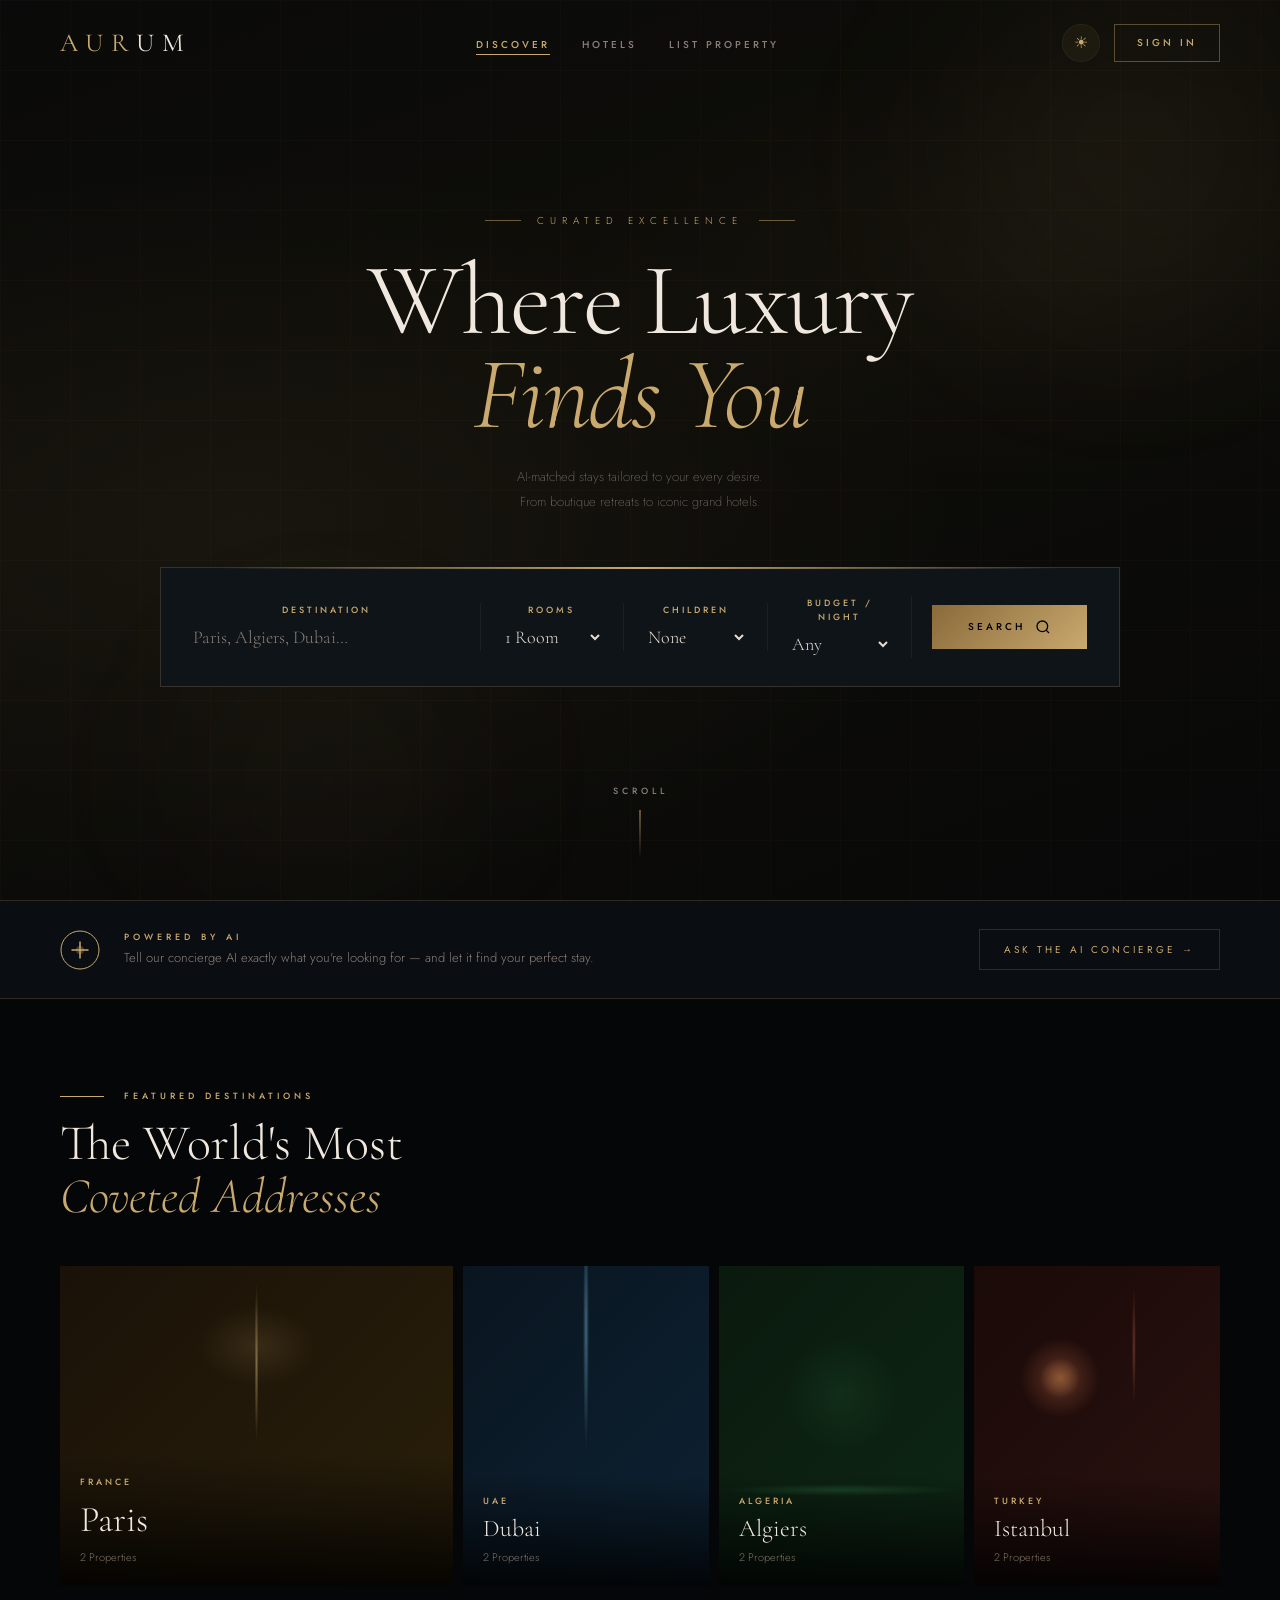
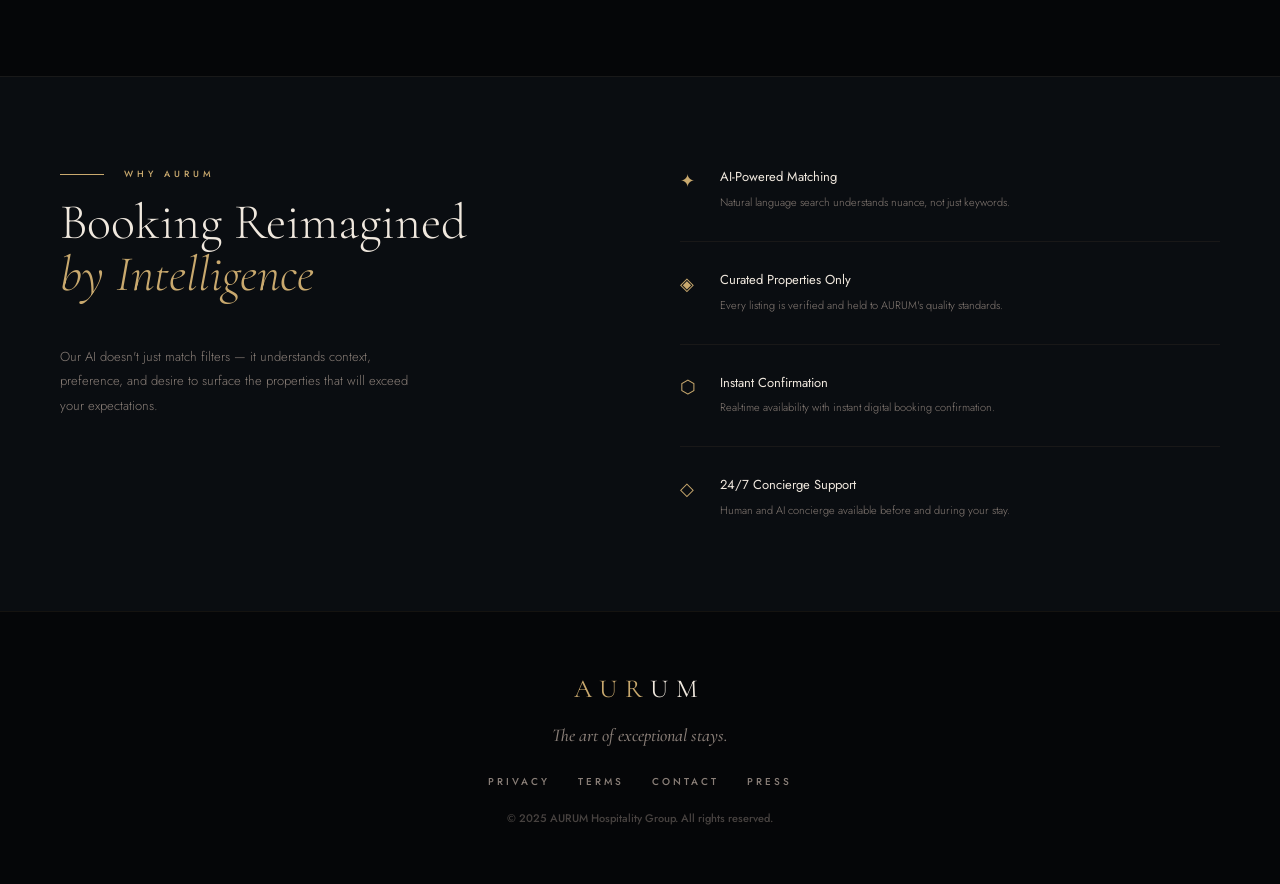
==== index.html @ e934e65b "Add files via upload" ====
<!DOCTYPE html>
<html lang="en">
<head>
  <meta charset="UTF-8"/>
  <meta name="viewport" content="width=device-width, initial-scale=1.0"/>
  <title>AURUM — Luxury Hotel Booking</title>
  <link rel="stylesheet" href="styles.css"/>
  <link href="https://fonts.googleapis.com/css2?family=Cormorant+Garamond:ital,wght@0,300;0,400;0,600;1,300;1,400&family=Jost:wght@200;300;400;500;600&display=swap" rel="stylesheet"/>
</head>
<body class="dark-mode">

  <div class="cursor" id="cursor"></div>
  <div class="cursor-ring" id="cursorRing"></div>

  <!-- NAV -->
  <nav id="navbar">
    <div class="logo">AUR<span>UM</span></div>
    <button class="nav-toggle" id="navToggle" aria-label="Menu">☰</button>
    <ul class="nav-links">
      <li><a href="#" class="nav-link active" data-page="home">Discover</a></li>
      <li><a href="#" class="nav-link" data-page="results">Hotels</a></li>
      <li><a href="owner.html" class="nav-link">List Property</a></li>
    </ul>
    <div class="nav-actions">
      <button class="theme-toggle" id="themeToggle" title="Toggle theme">
        <span id="themeIcon">☀</span>
      </button>
      <div id="navUser"><a href="auth.html" class="nav-btn">Sign In</a></div>
      <div class="nav-user-logged hidden" id="navUserLogged">
        <div class="nav-avatar" id="navAvatar">AU</div>
        <span class="nav-username" id="navUsername">User</span>
        <button class="nav-signout" id="navSignout">Sign Out</button>
      </div>
    </div>
  </nav>

  <!-- PAGE: HOME -->
  <div class="page active" id="page-home">
    <section class="hero">
      <div class="hero-bg"></div>
      <div class="hero-grid"></div>
      <div class="hero-orb hero-orb-1"></div>
      <div class="hero-orb hero-orb-2"></div>
      <div class="hero-content">
        <div class="hero-eyebrow">Curated Excellence</div>
        <h1 class="hero-title">Where Luxury<br/><em>Finds You</em></h1>
        <p class="hero-sub">AI-matched stays tailored to your every desire.<br/>From boutique retreats to iconic grand hotels.</p>
        <div class="search-container">
          <div class="search-grid">
            <div class="search-field">
              <label class="search-label">Destination</label>
              <input class="search-input" id="s-location" type="text" placeholder="Paris, Algiers, Dubai…"/>
            </div>
            <div class="search-field">
              <label class="search-label">Rooms</label>
              <select class="search-select" id="s-rooms">
                <option value="1">1 Room</option><option value="2">2 Rooms</option>
                <option value="3">3 Rooms</option><option value="4">4 Rooms</option><option value="5">5+ Rooms</option>
              </select>
            </div>
            <div class="search-field">
              <label class="search-label">Children</label>
              <select class="search-select" id="s-children">
                <option value="0">None</option><option value="1">1 Child</option>
                <option value="2">2 Children</option><option value="3">3 Children</option><option value="4">4+</option>
              </select>
            </div>
            <div class="search-field">
              <label class="search-label">Budget / Night</label>
              <select class="search-select" id="s-price">
                <option value="any">Any</option><option value="100">Up to $100</option>
                <option value="300">Up to $300</option><option value="500">Up to $500</option>
                <option value="1000">Up to $1000</option><option value="1001">$1000+</option>
              </select>
            </div>
            <div class="search-field search-field-btn">
              <button class="btn-gold" id="searchBtn">
                <span>Search</span>
                <svg width="16" height="16" viewBox="0 0 24 24" fill="none" stroke="currentColor" stroke-width="2"><circle cx="11" cy="11" r="8"/><path d="m21 21-4.35-4.35"/></svg>
              </button>
            </div>
          </div>
        </div>
      </div>
      <div class="hero-scroll"><span>Scroll</span><div class="scroll-line"></div></div>
    </section>

    <!-- AI Strip -->
    <section class="ai-strip">
      <div class="ai-strip-inner">
        <div class="ai-icon">
          <svg viewBox="0 0 40 40" fill="none" style="color:var(--gold)"><circle cx="20" cy="20" r="19" stroke="currentColor" stroke-width="1"/><path d="M12 20h16M20 12v16" stroke="currentColor" stroke-width="1.5" stroke-linecap="round"/><circle cx="20" cy="20" r="4" fill="currentColor" opacity="0.3"/></svg>
        </div>
        <div class="ai-strip-text">
          <div class="ai-strip-label">Powered by AI</div>
          <div class="ai-strip-desc">Tell our concierge AI exactly what you're looking for — and let it find your perfect stay.</div>
        </div>
        <button class="btn-outline" id="openAiChat">Ask the AI Concierge →</button>
      </div>
    </section>

    <!-- Featured -->
    <section class="featured-section">
      <div class="container">
        <div class="section-header"><div class="section-line"></div><span class="section-label">Featured Destinations</span></div>
        <h2 class="section-title">The World's Most<br/><em>Coveted Addresses</em></h2>
        <div class="featured-grid">
          <div class="featured-card large" data-dest="Paris">
            <div class="featured-img" style="background:linear-gradient(135deg,#1a1208,#2a1f0a)"><div class="dest-art paris-art"></div></div>
            <div class="featured-info"><div class="featured-country">France</div><div class="featured-city">Paris</div><div class="featured-count">2 Properties</div></div>
          </div>
          <div class="featured-card" data-dest="Dubai">
            <div class="featured-img" style="background:linear-gradient(135deg,#0a1520,#0d2233)"><div class="dest-art dubai-art"></div></div>
            <div class="featured-info"><div class="featured-country">UAE</div><div class="featured-city">Dubai</div><div class="featured-count">2 Properties</div></div>
          </div>
          <div class="featured-card" data-dest="Algiers">
            <div class="featured-img" style="background:linear-gradient(135deg,#0a1a0e,#0e2614)"><div class="dest-art algiers-art"></div></div>
            <div class="featured-info"><div class="featured-country">Algeria</div><div class="featured-city">Algiers</div><div class="featured-count">2 Properties</div></div>
          </div>
          <div class="featured-card" data-dest="Istanbul">
            <div class="featured-img" style="background:linear-gradient(135deg,#1a0a08,#2a1210)"><div class="dest-art istanbul-art"></div></div>
            <div class="featured-info"><div class="featured-country">Turkey</div><div class="featured-city">Istanbul</div><div class="featured-count">2 Properties</div></div>
          </div>
        </div>
      </div>
    </section>

    <!-- Why -->
    <section class="why-section">
      <div class="container">
        <div class="why-grid">
          <div class="why-text">
            <div class="section-header"><div class="section-line"></div><span class="section-label">Why AURUM</span></div>
            <h2 class="section-title">Booking Reimagined<br/><em>by Intelligence</em></h2>
            <p class="why-desc">Our AI doesn't just match filters — it understands context, preference, and desire to surface the properties that will exceed your expectations.</p>
          </div>
          <div class="why-features">
            <div class="why-feat"><div class="why-feat-icon">✦</div><div><div class="why-feat-title">AI-Powered Matching</div><div class="why-feat-desc">Natural language search understands nuance, not just keywords.</div></div></div>
            <div class="why-feat"><div class="why-feat-icon">◈</div><div><div class="why-feat-title">Curated Properties Only</div><div class="why-feat-desc">Every listing is verified and held to AURUM's quality standards.</div></div></div>
            <div class="why-feat"><div class="why-feat-icon">⬡</div><div><div class="why-feat-title">Instant Confirmation</div><div class="why-feat-desc">Real-time availability with instant digital booking confirmation.</div></div></div>
            <div class="why-feat"><div class="why-feat-icon">◇</div><div><div class="why-feat-title">24/7 Concierge Support</div><div class="why-feat-desc">Human and AI concierge available before and during your stay.</div></div></div>
          </div>
        </div>
      </div>
    </section>

    <footer class="footer">
      <div class="footer-inner">
        <div class="logo" style="margin-bottom:12px">AUR<span>UM</span></div>
        <p class="footer-tagline">The art of exceptional stays.</p>
        <div class="footer-links"><a href="#">Privacy</a><a href="#">Terms</a><a href="#">Contact</a><a href="#">Press</a></div>
        <p class="footer-copy">© 2025 AURUM Hospitality Group. All rights reserved.</p>
      </div>
    </footer>
  </div>

  <!-- PAGE: RESULTS -->
  <div class="page" id="page-results">
    <div class="page-top-spacer"></div>
    <div class="container">
      <div class="results-header">
        <div>
          <div style="color:var(--gold);letter-spacing:3px;font-size:10px;text-transform:uppercase;margin-bottom:8px;">Search Results</div>
          <h2 class="section-title" id="resultsTitle">Hotels in <em>Paris</em></h2>
          <p class="results-meta" id="resultsMeta">Showing 0 properties</p>
        </div>
        <select class="filter-select" id="sortFilter">
          <option value="recommended">Recommended</option>
          <option value="price-asc">Price: Low to High</option>
          <option value="price-desc">Price: High to Low</option>
          <option value="rating">Top Rated</option>
        </select>
      </div>
      <div class="results-grid" id="resultsGrid"></div>
    </div>
  </div>

  <!-- AI MODAL -->
  <div class="ai-modal" id="aiModal">
    <div class="ai-modal-backdrop" id="aiBackdrop"></div>
    <div class="ai-modal-window">
      <div class="ai-modal-header">
        <div class="ai-modal-title"><div class="ai-pulse"></div>AI Concierge</div>
        <button class="ai-modal-close" id="aiClose">✕</button>
      </div>
      <div class="ai-messages" id="aiMessages">
        <div class="ai-msg ai-msg--bot">
          <div class="ai-msg-bubble">Welcome to AURUM. I'm your personal concierge — tell me about your ideal stay. Where are you dreaming of going, and what matters most to you?</div>
        </div>
      </div>
      <div class="ai-input-row">
        <input type="text" class="ai-input" id="aiInput" placeholder="Describe your perfect trip…"/>
        <button class="ai-send" id="aiSend">
          <svg viewBox="0 0 24 24" fill="none" stroke="currentColor" stroke-width="2"><line x1="22" y1="2" x2="11" y2="13"/><polygon points="22 2 15 22 11 13 2 9 22 2"/></svg>
        </button>
      </div>
    </div>
  </div>

  <!-- GALLERY MODAL -->
  <div class="gallery-modal" id="galleryModal">
    <div class="gallery-backdrop" id="galleryBackdrop"></div>
    <div class="gallery-window">
      <div class="gallery-header">
        <div>
          <div class="gallery-hotel-name" id="galleryHotelName">Hotel Name</div>
          <div class="gallery-hotel-loc" id="galleryHotelLoc">City, Country</div>
        </div>
        <button class="gallery-close" id="galleryClose">✕</button>
      </div>
      <div class="gallery-tabs">
        <button class="gtab active" data-tab="hotel">Hotel</button>
        <button class="gtab" data-tab="rooms">Rooms</button>
        <button class="gtab" data-tab="amenities">Amenities</button>
      </div>
      <div class="gallery-body">
        <div class="gallery-main-wrap">
          <button class="gal-arrow gal-prev" id="galPrev">‹</button>
          <div class="gallery-main-img" id="galleryMainImg">
            <div class="gal-img-inner" id="galImgInner"></div>
            <div class="gal-img-label" id="galImgLabel"></div>
          </div>
          <button class="gal-arrow gal-next" id="galNext">›</button>
        </div>
        <div class="gallery-thumbs" id="galleryThumbs"></div>
      </div>
      <div class="gallery-footer">
        <div class="gallery-price-info">
          <span class="gal-from">from</span>
          <span class="gal-price" id="galPrice">$450</span>
          <span class="gal-per">/night</span>
        </div>
        <button class="btn-gold" id="galBookBtn">Reserve This Hotel</button>
      </div>
    </div>
  </div>

  <!-- BOOKING MODAL -->
  <div class="booking-modal" id="bookingModal">
    <div class="booking-backdrop" id="bookingBackdrop"></div>
    <div class="booking-window">
      <button class="ai-modal-close" id="bookingClose">✕</button>
      <div class="booking-hotel-name" id="modalHotelName">Hotel Name</div>
      <div class="booking-hotel-loc" id="modalHotelLoc">Location</div>
      <div class="booking-form">
        <div class="form-row">
          <div class="form-group"><label class="form-label">Check-in</label><input type="date" class="form-input" id="bookingCheckin"/></div>
          <div class="form-group"><label class="form-label">Check-out</label><input type="date" class="form-input" id="bookingCheckout"/></div>
        </div>
        <div class="form-row">
          <div class="form-group"><label class="form-label">Rooms</label><select class="form-input" id="bookingRooms"><option>1</option><option>2</option><option>3</option></select></div>
          <div class="form-group"><label class="form-label">Room Type</label><select class="form-input" id="bookingRoomType"><option>Deluxe Room</option><option>Junior Suite</option><option>Grand Suite</option></select></div>
        </div>
        <div class="booking-summary">
          <div class="summary-row"><span>Room Rate</span><span id="summaryRate">$350/night</span></div>
          <div class="summary-row"><span>Nights</span><span id="summaryNights">—</span></div>
          <div class="summary-row summary-total"><span>Total</span><span id="summaryTotal">—</span></div>
        </div>
        <button class="btn-gold full-width" id="confirmBooking">Confirm Reservation</button>

        <!-- Payment section (hidden until user proceeds) -->
        <div class="payment-section hidden" id="paymentSection">
          <h3 style="margin:12px 0 8px;color:var(--text);font-size:14px;">Payment</h3>
          <div class="form-row">
            <div class="form-group"><label class="form-label">Name on Card</label><input type="text" class="form-input" id="payName" placeholder="Full name"/></div>
            <div class="form-group"><label class="form-label">Card Number</label><input type="text" class="form-input" id="payNumber" placeholder="4242 4242 4242 4242"/></div>
          </div>
          <div class="form-row">
            <div class="form-group"><label class="form-label">Expiry</label><input type="text" class="form-input" id="payExp" placeholder="MM/YY"/></div>
            <div class="form-group"><label class="form-label">CVC</label><input type="text" class="form-input" id="payCvc" placeholder="123"/></div>
          </div>
          <button class="btn-gold full-width" id="payConfirmBtn">Pay & Confirm</button>
        </div>
      </div>
    </div>
  </div>

  <div class="toast" id="toast"></div>
  <script src="app.js"></script>
</body>
</html>
---- styles.css ----
/* ═══════════════════════════════════════════════
   AURUM — styles.css  (Dark / Light Mode)
═══════════════════════════════════════════════ */

/* ── DARK MODE (default) ── */
body.dark-mode {
  --bg:          #050608;
  --bg2:         #0a0d11;
  --bg3:         #0f1419;
  --bg4:         #131821;
  --border:      rgba(201,169,110,0.20);
  --border-s:    rgba(201,169,110,0.08);
  --text:        #e5ddd4;
  --text-m:      #8a7f78;
  --gold:        #c9a96e;
  --gold-d:      #8a6a3a;
  --gold-light:  #e8d5b0;
  --gold-glow:   rgba(201,169,110,0.15);
  --white:       #f0e8de;
  --navbar-bg:   rgba(5, 6, 8, 0.98);
  --card-bg:     #0f1419;
  --input-bg:    rgba(255,255,255,0.04);
  --shadow:      0 24px 80px rgba(0,0,0,0.8);
  --cursor-col:  #c9a96e;
  --cursor-ring: rgba(201,169,110,0.3);
  --toggle-bg:   rgba(201, 169, 110, 0.06);
  --hero-text:   #f0e8de;
  --strip-bg:    #0a0d11;
}

/* ── LIGHT MODE ── */
body.light-mode {
  --bg:          #f6f9f4;
  --bg2:         #ffffff;
  --bg3:         #f0f6ec;
  --bg4:         #efe9df;
  --border:      rgba(107,142,35,0.12);
  --border-s:    rgba(107,142,35,0.06);
  --text:        #22322b;
  --text-m:      #5b6b5f;
  --gold:        #6b8e23; /* elegant green */
  --gold-d:      #4f6b18; /* darker green */
  --gold-light:  #b9cfa1;
  --gold-glow:   rgba(107,142,35,0.12);
  --white:       #0b1b16;
  --navbar-bg:   rgba(246,249,244,0.98);
  --card-bg:     #ffffff;
  --input-bg:    rgba(255, 255, 255, 0.95);
  --shadow:      0 8px 24px rgba(79,107,24,0.06);
  --cursor-col:  #6b8e23;
  --cursor-ring: rgba(107,142,35,0.18);
  --toggle-bg:   rgba(107,142,35,0.06);
  --hero-text:   #22322b;
  --strip-bg:    #ffffff;
}

/* ── BASE ── */
*, *::before, *::after { margin:0; padding:0; box-sizing:border-box; }
html { scroll-behavior:smooth; }
body {
  font-family: 'Jost', sans-serif;
  background: var(--bg);
  color: var(--text);
  overflow-x: hidden;
  line-height: 1.6;
  cursor: auto;
  transition: background 0.6s ease, color 0.6s ease, filter 0.6s ease;
  font-weight: 500;
}
a { text-decoration:none; color:inherit; }
button { font-family:'Jost',sans-serif; }
input, select, textarea { font-family:'Jost',sans-serif; }
::selection { background:var(--gold); color:#000; }
::-webkit-scrollbar { width:3px; }
::-webkit-scrollbar-track { background:var(--bg2); }
::-webkit-scrollbar-thumb { background:var(--gold-d); border-radius:2px; }

/* ── CURSOR ── */
.cursor {
  display: none !important;
}
.cursor-ring {
  display: none !important;
}

/* ── PAGES ── */
.page { display:none; min-height:100vh; }
.page.active { display:block; animation:pageIn 0.5s ease; }
.page-top-spacer { height:100px; }
@keyframes pageIn { from{opacity:0;transform:translateY(10px)} to{opacity:1;transform:translateY(0)} }
.container { max-width:1280px; margin:0 auto; padding:0 60px; }
@media(max-width:768px){ .container { padding:0 20px; } }

/* ═══════════ NAV ═══════════ */
nav {
  position:fixed; top:0; left:0; right:0; z-index:1000;
  padding:22px 60px;
  display:flex; align-items:center; justify-content:space-between;
  transition: background 0.4s, padding 0.3s, border-color 0.4s;
}
nav.scrolled {
  background: var(--navbar-bg);
  backdrop-filter:blur(20px);
  padding:14px 60px;
  border-bottom:1px solid var(--border-s);
  box-shadow: var(--shadow);
}
.logo {
  font-family:'Cormorant Garamond',serif;
  font-size:26px; font-weight:400; letter-spacing:8px;
  color:var(--gold); text-transform:uppercase; user-select:none;
}
.logo span { color:var(--white); }
.nav-links { display:flex; gap:32px; list-style:none; align-items:center; }
.nav-links a {
  font-size:10px; letter-spacing:3px; text-transform:uppercase;
  color:var(--text-m); font-weight:500;
  transition:color 0.3s; position:relative; padding-bottom:3px;
}
.nav-links a::after {
  content:''; position:absolute; bottom:0; left:0;
  width:0; height:1px; background:var(--gold); transition:width 0.3s;
}
.nav-links a:hover::after, .nav-links a.active::after { width:100%; }
.nav-links a:hover, .nav-links a.active { color:var(--gold); }

/* Nav actions */
.nav-actions { display:flex; align-items:center; gap:14px; }

/* Theme toggle */
.theme-toggle {
  width:38px; height:38px; border-radius:50%;
  background:var(--toggle-bg); border:1px solid var(--border-s);
  display:flex; align-items:center; justify-content:center;
  font-size:16px; color:var(--gold); transition:all 0.3s;
  cursor:pointer;
}
.theme-toggle:hover { background:var(--gold-glow); border-color:var(--border); }

/* Nav btn */
.nav-btn {
  background:transparent; border:1px solid rgba(201,169,110,0.4);
  color:var(--gold); padding:10px 22px;
  font-size:10px; letter-spacing:3px; text-transform:uppercase;
  transition:all 0.3s; cursor:pointer; display:inline-block;
}
.nav-btn:hover { background:var(--gold); color:var(--bg); border-color:var(--gold); }

/* Logged in user in nav */
.nav-user-logged { display:flex; align-items:center; gap:10px; }
.nav-user-logged.hidden { display:none !important; }
.nav-avatar {
  width:36px; height:36px; border-radius:50%;
  background:linear-gradient(135deg,var(--gold-d),var(--gold));
  display:flex; align-items:center; justify-content:center;
  font-size:12px; font-weight:600; color:var(--bg);
}
.nav-username { font-size:12px; color:var(--text-m); }
.nav-signout {
  background:none; border:1px solid var(--border-s);
  color:var(--text-m); padding:6px 14px;
  font-size:9px; letter-spacing:2px; text-transform:uppercase;
  transition:all 0.3s; cursor:pointer;
}
.nav-signout:hover { border-color:var(--gold); color:var(--gold); }

/* ═══════════ HERO ═══════════ */
.hero {
  height:100vh; position:relative;
  display:flex; align-items:center; justify-content:center; overflow:hidden;
}
.hero-bg {
  position:absolute; inset:0;
  transition:background 0.4s;
}
body.dark-mode .hero-bg {
  background:
    radial-gradient(ellipse 80% 60% at 20% 60%,rgba(201,169,110,0.06) 0%,transparent 70%),
    radial-gradient(ellipse 60% 40% at 80% 30%,rgba(201,169,110,0.04) 0%,transparent 60%),
    linear-gradient(160deg,#0a0a0a 0%,#0e0d08 40%,#080808 100%);
}
body.light-mode .hero-bg {
  background:
    radial-gradient(ellipse 80% 60% at 20% 60%,rgba(100,150,230,0.12) 0%,transparent 70%),
    radial-gradient(ellipse 60% 40% at 80% 30%,rgba(160,120,64,0.08) 0%,transparent 60%),
    linear-gradient(160deg,#e8eef8 0%,#f0f4fa 50%,#e6edf6 100%);
}
.hero-grid {
  position:absolute; inset:0; opacity:0.025;
  background-image:
    linear-gradient(var(--gold) 1px, transparent 1px),
    linear-gradient(90deg, var(--gold) 1px, transparent 1px);
  background-size:70px 70px;
}
.hero-orb {
  position:absolute; border-radius:50%;
  filter:blur(80px); pointer-events:none;
}
.hero-orb-1 {
  width:500px; height:500px;
  top:-100px; right:-100px;
  animation:orbFloat1 12s ease-in-out infinite alternate;
}
.hero-orb-2 {
  width:400px; height:400px;
  bottom:-80px; left:10%;
  animation:orbFloat2 15s ease-in-out infinite alternate;
}
body.dark-mode .hero-orb-1 { background:radial-gradient(circle,rgba(201,169,110,0.08) 0%,transparent 70%); }
body.dark-mode .hero-orb-2 { background:radial-gradient(circle,rgba(201,169,110,0.05) 0%,transparent 70%); }
body.light-mode .hero-orb-1 { background:radial-gradient(circle,rgba(100,140,220,0.12) 0%,transparent 70%); }
body.light-mode .hero-orb-2 { background:radial-gradient(circle,rgba(160,120,64,0.08) 0%,transparent 70%); }
@keyframes orbFloat1 { from{transform:translate(0,0)} to{transform:translate(-40px,40px)} }
@keyframes orbFloat2 { from{transform:translate(0,0)} to{transform:translate(30px,-30px)} }

.hero-content {
  text-align:center; position:relative; z-index:2;
  animation:fadeUp 1s ease 0.2s both; width:100%; padding:0 24px;
}
.hero-eyebrow {
  font-size:10px; letter-spacing:6px; text-transform:uppercase;
  color:var(--gold); font-weight:300; margin-bottom:24px;
  display:flex; align-items:center; justify-content:center; gap:16px;
}
.hero-eyebrow::before, .hero-eyebrow::after {
  content:''; width:36px; height:1px; background:var(--gold); opacity:0.5;
}
.hero-title {
  font-family:'Cormorant Garamond',serif;
  font-size:clamp(56px,8vw,112px);
  font-weight:300; line-height:0.92; letter-spacing:-2px;
  margin-bottom:24px; color:var(--hero-text);
}
.hero-title em { font-style:italic; color:var(--gold); }
.hero-sub { font-size:13px; color:var(--text-m); font-weight:200; margin-bottom:52px; line-height:1.9; }

.hero-scroll {
  position:absolute; bottom:40px; left:50%; transform:translateX(-50%);
  display:flex; flex-direction:column; align-items:center; gap:12px;
  font-size:9px; letter-spacing:4px; text-transform:uppercase; color:var(--text-m);
  animation:fadeIn 1.5s ease 1.5s both;
}
.scroll-line {
  width:1px; height:50px;
  background:linear-gradient(to bottom,var(--gold),transparent);
  animation:scrollPulse 2s ease infinite;
}
@keyframes scrollPulse { 0%,100%{opacity:0.4} 50%{opacity:1} }

/* ─ Search Box ─ */
.search-container {
  background:var(--bg3); border:1px solid var(--border);
  padding:28px 32px; max-width:960px; margin:0 auto;
  backdrop-filter:blur(30px); position:relative;
  transition:background 0.4s, border-color 0.4s;
}
.search-container::before {
  content:''; position:absolute; top:-1px; left:60px; right:60px; height:2px;
  background:linear-gradient(90deg,transparent,var(--gold),transparent);
}
.search-grid {
  display:grid; grid-template-columns:2fr 1fr 1fr 1fr auto; align-items:center;
}
.search-field { padding:0 20px; border-right:1px solid var(--border-s); }
.search-field:first-child { padding-left:0; }
.search-field.search-field-btn { border-right:none; padding:0 0 0 20px; }
.search-label { display:block; font-size:9px; letter-spacing:3px; text-transform:uppercase; color:var(--gold); margin-bottom:8px; }
.search-input, .search-select {
  background:transparent; border:none; outline:none;
  color:var(--text); font-family:'Cormorant Garamond',serif;
  font-size:18px; font-weight:300; width:100%;
}
.search-select option { background:var(--bg2); color:var(--text); }
.search-input::placeholder { color:var(--text-m); }

/* ─ Buttons ─ */
.btn-gold {
  background:linear-gradient(135deg,var(--gold-d) 0%,var(--gold) 100%);
  border:none; color:#000;
  padding:14px 36px; font-size:10px; letter-spacing:3px;
  text-transform:uppercase; font-weight:500; cursor:pointer;
  display:inline-flex; align-items:center; gap:10px;
  position:relative; overflow:hidden; transition:all 0.3s;
  white-space:nowrap;
}
.btn-gold::after {
  content:''; position:absolute; top:0; left:-100%; width:100%; height:100%;
  background:linear-gradient(90deg,transparent,rgba(255,255,255,0.15),transparent);
  transition:left 0.5s;
}
.btn-gold:hover::after { left:100%; }
.btn-gold:hover { transform:translateY(-2px); box-shadow:0 12px 40px rgba(201,169,110,0.3); }
.btn-gold.full-width { width:100%; justify-content:center; }
.btn-outline {
  background:transparent; border:1px solid var(--border);
  color:var(--gold); padding:12px 24px;
  font-size:10px; letter-spacing:3px; text-transform:uppercase;
  transition:all 0.3s; cursor:pointer; white-space:nowrap;
}
.btn-outline:hover { background:var(--gold-glow); border-color:var(--gold); }

/* ═══════════ AI STRIP ═══════════ */
.ai-strip {
  background:var(--strip-bg); border-top:1px solid var(--border); border-bottom:1px solid var(--border);
  padding:28px 60px; transition:background 0.4s;
}
.ai-strip-inner { max-width:1280px; margin:0 auto; display:flex; align-items:center; gap:24px; flex-wrap:wrap; }
.ai-icon { width:40px; height:40px; flex-shrink:0; animation:rotate 20s linear infinite; }
@keyframes rotate { to{transform:rotate(360deg)} }
.ai-strip-text { flex:1; min-width:200px; }
.ai-strip-label { font-size:9px; letter-spacing:4px; text-transform:uppercase; color:var(--gold); margin-bottom:4px; }
.ai-strip-desc { font-size:13px; color:var(--text-m); font-weight:300; }

/* ═══════════ AI MODAL ═══════════ */
.ai-modal {
  position:fixed; inset:0; z-index:2000;
  display:none; align-items:center; justify-content:center; padding:20px;
}
.ai-modal.open { display:flex; }
.ai-modal-backdrop {
  position:absolute; inset:0; background:rgba(0,0,0,0.8); backdrop-filter:blur(8px);
}
.ai-modal-window {
  position:relative; z-index:1;
  width:100%; max-width:560px;
  background:var(--bg2); border:1px solid var(--border);
  display:flex; flex-direction:column;
  box-shadow:var(--shadow);
  animation:modalIn 0.3s ease;
  max-height:90vh;
}
@keyframes modalIn { from{opacity:0;transform:translateY(20px) scale(0.97)} to{opacity:1;transform:translateY(0) scale(1)} }
.ai-modal-header {
  padding:18px 22px; border-bottom:1px solid var(--border-s);
  display:flex; align-items:center; justify-content:space-between; flex-shrink:0;
}
.ai-modal-title { font-size:10px; letter-spacing:4px; text-transform:uppercase; color:var(--gold); display:flex; align-items:center; gap:10px; }
.ai-pulse { width:8px; height:8px; border-radius:50%; background:var(--gold); animation:pulse 2s ease infinite; }
@keyframes pulse { 0%,100%{opacity:1;transform:scale(1)} 50%{opacity:0.4;transform:scale(0.8)} }
.ai-modal-close { background:none; border:none; color:var(--text-m); font-size:14px; cursor:pointer; transition:color 0.2s; }
.ai-modal-close:hover { color:var(--gold); }
.ai-messages {
  flex:1; padding:20px; overflow-y:auto; display:flex; flex-direction:column; gap:14px;
  min-height:200px; max-height:calc(90vh - 160px);
}
.ai-msg { display:flex; }
.ai-msg--user { justify-content:flex-end; }
.ai-msg-bubble {
  max-width:88%; padding:13px 16px;
  font-size:13px; line-height:1.7; font-weight:300;
  border:1px solid var(--border-s);
}
.ai-msg--bot .ai-msg-bubble { background:var(--bg3); color:var(--text); border-color:var(--border); }
.ai-msg--user .ai-msg-bubble { background:linear-gradient(135deg,var(--gold-d),var(--gold)); color:#000; border:none; font-weight:400; }
.ai-typing .ai-msg-bubble::after { content:'●●●'; animation:typing 1.2s ease infinite; letter-spacing:3px; font-size:10px; }
@keyframes typing { 0%,100%{opacity:0.3} 50%{opacity:1} }
.ai-input-row {
  padding:14px 20px; border-top:1px solid var(--border-s);
  display:flex; gap:10px; align-items:center; flex-shrink:0;
}
.ai-input { flex:1; background:transparent; border:none; outline:none; color:var(--text); font-size:13px; font-weight:300; padding:6px 0; }
.ai-input::placeholder { color:var(--text-m); }
.ai-send {
  background:var(--gold); border:none; width:36px; height:36px;
  display:flex; align-items:center; justify-content:center;
  color:#000; transition:all 0.3s; cursor:pointer; flex-shrink:0;
}
.ai-send svg { width:14px; height:14px; }
.ai-send:hover { background:var(--gold-light); transform:scale(1.05); }

/* ═══════════ FEATURED ═══════════ */
.featured-section { padding:90px 0; background:var(--bg); }
.section-header { display:flex; align-items:center; gap:20px; margin-bottom:14px; }
.section-line { flex:0 0 44px; height:1px; background:var(--gold); }
.section-label { font-size:9px; letter-spacing:4px; text-transform:uppercase; color:var(--gold); }
.section-title {
  font-family:'Cormorant Garamond',serif;
  font-size:clamp(30px,4vw,50px); font-weight:300;
  color:var(--white); line-height:1.05; margin-bottom:44px;
}
.section-title em { font-style:italic; color:var(--gold); }

.featured-grid { display:grid; grid-template-columns:1.6fr 1fr 1fr 1fr; grid-template-rows:320px; gap:10px; }
.featured-card { position:relative; overflow:hidden; cursor:pointer; transition:transform 0.4s; }
.featured-card:hover { transform:scale(1.015); }
.featured-card.large { grid-column:1; }
.featured-img { position:absolute; inset:0; transition:transform 0.6s ease; }
.featured-card:hover .featured-img { transform:scale(1.06); }
.dest-art { position:absolute; inset:0; opacity:0.7; }
.paris-art {
  background:
    radial-gradient(ellipse 2px 80px at 50% 30%,rgba(201,169,110,0.8) 0%,transparent 100%),
    radial-gradient(ellipse 60px 40px at 50% 25%,rgba(201,169,110,0.2) 0%,transparent 100%);
}
.dubai-art {
  background: radial-gradient(ellipse 3px 120px at 50% 20%,rgba(135,206,235,0.6) 0%,transparent 100%);
}
.algiers-art {
  background:
    radial-gradient(ellipse 120px 6px at 50% 70%,rgba(80,200,120,0.3) 0%,transparent 100%),
    radial-gradient(ellipse 60px 60px at 50% 40%,rgba(80,200,120,0.12) 0%,transparent 100%);
}
.istanbul-art {
  background:
    radial-gradient(circle 40px at 35% 35%,rgba(220,120,80,0.5) 0%,transparent 100%),
    radial-gradient(circle 20px at 35% 35%,rgba(240,180,100,0.6) 0%,transparent 100%),
    radial-gradient(ellipse 2px 60px at 65% 25%,rgba(220,120,80,0.5) 0%,transparent 100%);
}
.featured-info {
  position:absolute; bottom:0; left:0; right:0;
  padding:20px; background:linear-gradient(to top,rgba(0,0,0,0.85) 0%,transparent 100%);
}
.featured-city { font-family:'Cormorant Garamond',serif; font-size:24px; font-weight:300; color:#f0e8de; }
.featured-card.large .featured-city { font-size:36px; }
.featured-country { font-size:9px; letter-spacing:3px; text-transform:uppercase; color:var(--gold); margin-bottom:2px; }
.featured-count { font-size:11px; color:rgba(200,185,165,0.6); font-weight:300; }

/* ═══════════ WHY ═══════════ */
.why-section { padding:90px 0; background:var(--bg2); border-top:1px solid var(--border-s); }
.why-grid { display:grid; grid-template-columns:1fr 1fr; gap:80px; align-items:start; }
.why-desc { font-size:13px; color:var(--text-m); font-weight:300; line-height:1.9; max-width:360px; }
.why-features { display:flex; flex-direction:column; gap:28px; }
.why-feat { display:flex; gap:18px; align-items:flex-start; padding-bottom:28px; border-bottom:1px solid var(--border-s); }
.why-feat:last-child { border-bottom:none; padding-bottom:0; }
.why-feat-icon { font-size:18px; color:var(--gold); flex-shrink:0; width:22px; }
.why-feat-title { font-size:13px; color:var(--white); font-weight:400; margin-bottom:5px; }
.why-feat-desc { font-size:11px; color:var(--text-m); font-weight:300; line-height:1.8; }

/* ═══════════ FOOTER ═══════════ */
.footer { background:var(--bg); border-top:1px solid var(--border-s); padding:56px 0; }
.footer-inner { max-width:1280px; margin:0 auto; padding:0 60px; text-align:center; }
.footer-tagline { font-family:'Cormorant Garamond',serif; font-style:italic; font-size:18px; color:var(--text-m); margin-bottom:24px; }
.footer-links { display:flex; justify-content:center; gap:28px; margin-bottom:20px; }
.footer-links a { font-size:10px; letter-spacing:3px; text-transform:uppercase; color:var(--text-m); transition:color 0.3s; }
.footer-links a:hover { color:var(--gold); }
.footer-copy { font-size:11px; color:var(--text-m); opacity:0.5; }

/* ═══════════ RESULTS ═══════════ */
.results-header { display:flex; justify-content:space-between; align-items:flex-end; margin-bottom:44px; padding:20px 0 28px; border-bottom:1px solid var(--border-s); }
.results-meta { font-size:12px; color:var(--text-m); font-weight:300; margin-top:8px; }
.filter-select {
  background:var(--bg2); border:1px solid var(--border);
  color:var(--text); padding:10px 18px;
  font-size:11px; letter-spacing:1px; outline:none; cursor:pointer;
  transition:background 0.3s, border-color 0.3s;
}
.results-grid { display:grid; grid-template-columns:repeat(3,1fr); gap:22px; padding-bottom:80px; }

/* ─ Hotel Card ─ */
.hotel-card {
  background:var(--card-bg); border:1px solid var(--border-s);
  overflow:hidden; position:relative; cursor:pointer;
  transition:transform 0.3s, border-color 0.3s, box-shadow 0.3s;
}
.hotel-card:hover { transform:translateY(-4px); border-color:var(--border); box-shadow:var(--shadow); }
.hotel-card-img { height:195px; position:relative; overflow:hidden; }
.hotel-card-img-inner {
  position:absolute; inset:0; display:flex; align-items:center; justify-content:center;
  font-family:'Cormorant Garamond',serif; font-size:48px; font-weight:300;
  color:rgba(201,169,110,0.18); letter-spacing:4px; transition:transform 0.6s ease;
}
.hotel-card:hover .hotel-card-img-inner { transform:scale(1.06); }
.hotel-badge { position:absolute; top:12px; right:12px; background:rgba(0,0,0,0.75); border:1px solid var(--border); color:var(--gold); font-size:10px; padding:4px 10px; }

/* View Photos button on card */
.hotel-view-photos {
  position:absolute; bottom:10px; left:50%; transform:translateX(-50%);
  background:rgba(0,0,0,0.7); border:1px solid rgba(201,169,110,0.4);
  color:var(--gold); font-size:9px; letter-spacing:2px; text-transform:uppercase;
  padding:6px 16px; cursor:pointer; transition:all 0.3s;
  white-space:nowrap; opacity:0;
}
.hotel-card:hover .hotel-view-photos { opacity:1; }
.hotel-card-body { padding:20px 22px; }
.hotel-card-name { font-family:'Cormorant Garamond',serif; font-size:22px; font-weight:400; color:var(--white); margin-bottom:5px; }
.hotel-card-location { font-size:11px; color:var(--text-m); display:flex; align-items:center; gap:5px; margin-bottom:10px; }
.hotel-card-desc { font-size:12px; color:var(--text-m); font-weight:300; line-height:1.8; margin-bottom:12px; }
.hotel-card-amenities { display:flex; flex-wrap:wrap; gap:5px; margin-bottom:16px; }
.amenity-tag { font-size:9px; letter-spacing:1px; text-transform:uppercase; color:var(--text-m); border:1px solid var(--border-s); padding:3px 9px; }
.hotel-card-footer { display:flex; justify-content:space-between; align-items:flex-end; border-top:1px solid var(--border-s); padding-top:14px; }
.price-from { font-size:9px; color:var(--text-m); display:block; margin-bottom:2px; }
.price-num { font-family:'Cormorant Garamond',serif; font-size:26px; font-weight:300; color:var(--gold); }
.price-per { font-size:10px; color:var(--text-m); }
.stars { color:var(--gold); font-size:11px; display:block; margin-bottom:3px; }
.rating-count { font-size:10px; color:var(--text-m); }
.hotel-book-btn {
  width:100%; margin-top:12px; background:transparent; border:1px solid var(--border-s);
  color:var(--text); padding:11px; font-size:10px; letter-spacing:3px;
  text-transform:uppercase; transition:all 0.3s; cursor:pointer;
}
.hotel-book-btn:hover { background:var(--gold); color:#000; border-color:var(--gold); }
.no-results { grid-column:1/-1; text-align:center; padding:80px 0; color:var(--text-m); font-family:'Cormorant Garamond',serif; font-size:28px; font-style:italic; }

/* ═══════════ GALLERY MODAL ═══════════ */
.gallery-modal {
  position:fixed; inset:0; z-index:3000;
  display:none; align-items:center; justify-content:center; padding:20px;
}
.gallery-modal.open { display:flex; }
.gallery-backdrop { position:absolute; inset:0; background:rgba(0,0,0,0.92); backdrop-filter:blur(12px); }
.gallery-window {
  position:relative; z-index:1;
  width:100%; max-width:900px; max-height:92vh;
  background:var(--bg2); border:1px solid var(--border);
  display:flex; flex-direction:column;
  box-shadow:0 40px 120px rgba(0,0,0,0.8);
  animation:modalIn 0.3s ease; overflow:hidden;
}
.gallery-header {
  padding:18px 24px; border-bottom:1px solid var(--border-s);
  display:flex; align-items:center; justify-content:space-between; flex-shrink:0;
}
.gallery-hotel-name { font-family:'Cormorant Garamond',serif; font-size:22px; font-weight:300; color:var(--white); }
.gallery-hotel-loc { font-size:10px; letter-spacing:2px; text-transform:uppercase; color:var(--gold); margin-top:3px; }
.gallery-close { background:none; border:none; color:var(--text-m); font-size:18px; cursor:pointer; transition:color 0.2s; }
.gallery-close:hover { color:var(--gold); }

/* Tabs */
.gallery-tabs { display:flex; padding:0 24px; border-bottom:1px solid var(--border-s); flex-shrink:0; }
.gtab {
  background:none; border:none; color:var(--text-m);
  padding:13px 20px; font-size:10px; letter-spacing:3px; text-transform:uppercase;
  cursor:pointer; position:relative; transition:color 0.3s;
}
.gtab::after { content:''; position:absolute; bottom:-1px; left:0; right:0; height:2px; background:var(--gold); transform:scaleX(0); transition:transform 0.3s; }
.gtab.active { color:var(--gold); }
.gtab.active::after { transform:scaleX(1); }

/* Gallery body */
.gallery-body { flex:1; overflow-y:auto; padding:20px 24px; display:flex; flex-direction:column; gap:16px; }
.gallery-main-wrap { position:relative; display:flex; align-items:center; gap:12px; }
.gallery-main-img {
  flex:1; height:400px; overflow:hidden; position:relative;
  background:var(--bg3);
}
@media(max-width:600px){ .gallery-main-img { height:220px; } }
.gal-img-inner {
  position:absolute; inset:0;
  display:flex; align-items:center; justify-content:center;
  transition:opacity 0.35s ease;
  background-size:cover; background-position:center;
  font-family:'Cormorant Garamond',serif; font-size:72px; font-weight:300; color:rgba(201,169,110,0.12); letter-spacing:6px;
}
.gal-img-label {
  position:absolute; bottom:0; left:0; right:0;
  padding:10px 16px; font-size:11px; letter-spacing:2px; text-transform:uppercase;
  color:rgba(230,210,180,0.8); background:linear-gradient(to top,rgba(0,0,0,0.7) 0%,transparent 100%);
}
.gal-arrow {
  width:44px; height:44px; background:var(--bg3); border:1px solid var(--border);
  color:var(--gold); font-size:22px; cursor:pointer;
  display:flex; align-items:center; justify-content:center;
  transition:all 0.3s; flex-shrink:0;
}
.gal-arrow:hover { background:var(--gold-glow); }

/* Thumbs */
.gallery-thumbs { display:flex; gap:8px; flex-wrap:wrap; }
.gallery-thumb {
  width:80px; height:60px; cursor:pointer; overflow:hidden;
  border:2px solid transparent; transition:border-color 0.2s;
  background:var(--bg3); background-size:cover; background-position:center;
  display:flex; align-items:center; justify-content:center;
  font-size:16px; color:rgba(201,169,110,0.3); flex-shrink:0;
}
.gallery-thumb.active { border-color:var(--gold); }
.gallery-thumb:hover { border-color:rgba(201,169,110,0.5); }

/* Gallery footer */
.gallery-footer {
  padding:16px 24px; border-top:1px solid var(--border-s);
  display:flex; align-items:center; justify-content:space-between; flex-shrink:0;
  background:var(--bg2);
}
.gallery-price-info { display:flex; align-items:baseline; gap:4px; }
.gal-from { font-size:9px; color:var(--text-m); }
.gal-price { font-family:'Cormorant Garamond',serif; font-size:32px; font-weight:300; color:var(--gold); }
.gal-per { font-size:11px; color:var(--text-m); }

/* ═══════════ BOOKING MODAL ═══════════ */
.booking-modal { position:fixed; inset:0; z-index:4000; display:none; align-items:center; justify-content:center; padding:20px; }
.booking-modal.open { display:flex; }
.booking-backdrop { position:absolute; inset:0; background:rgba(0,0,0,0.9); backdrop-filter:blur(10px); }
.booking-window {
  position:relative; z-index:1; width:100%; max-width:520px;
  background:var(--bg2); border:1px solid var(--border);
  padding:32px; box-shadow:var(--shadow); animation:modalIn 0.3s ease;
  max-height:90vh; overflow-y:auto;
}
.booking-hotel-name { font-family:'Cormorant Garamond',serif; font-size:26px; font-weight:300; color:var(--white); margin-bottom:4px; }
.booking-hotel-loc { font-size:10px; color:var(--gold); letter-spacing:2px; text-transform:uppercase; margin-bottom:24px; }

.form-row { display:grid; grid-template-columns:1fr 1fr; gap:14px; margin-bottom:14px; }

.form-label { display:block; font-size:9px; letter-spacing:3px; text-transform:uppercase; color:var(--text-m); margin-bottom:7px; }
.form-input {
  width:100%; background:var(--bg3); border:1px solid var(--border-s); outline:none;
  color:var(--text); padding:11px 13px; font-size:13px; font-weight:300; transition:border-color 0.3s;
}
.form-input:focus { border-color:var(--gold); }
.booking-summary { background:var(--bg3); border:1px solid var(--border-s); padding:18px; margin-bottom:20px; }
.summary-row { display:flex; justify-content:space-between; font-size:12px; color:var(--text-m); padding:5px 0; border-bottom:1px solid var(--border-s); }
.summary-row:last-child { border-bottom:none; }
.summary-total span:first-child { color:var(--text); font-size:13px; }
.summary-total span:last-child { font-family:'Cormorant Garamond',serif; font-size:22px; font-weight:300; color:var(--gold); }

/* ═══════════ TOAST ═══════════ */
.toast {
  position:fixed; bottom:36px; right:36px; z-index:9999;
  background:var(--bg2); border:1px solid var(--gold);
  color:var(--text); padding:14px 24px; font-size:12px; letter-spacing:0.5px;
  transform:translateY(20px); opacity:0; pointer-events:none;
  transition:all 0.4s; max-width:340px; line-height:1.5;
}
.toast.show { transform:translateY(0); opacity:1; }
.toast.success { border-color:#2ecc71; }
.toast.error   { border-color:#e74c3c; }

/* ═══════════ ANIMATIONS ═══════════ */
@keyframes fadeUp { from{opacity:0;transform:translateY(20px)} to{opacity:1;transform:translateY(0)} }
@keyframes fadeIn { from{opacity:0} to{opacity:1} }

/* ═══════════ RESPONSIVE ═══════════ */
@media(max-width:1100px){
  .featured-grid { grid-template-columns:1fr 1fr; grid-template-rows:auto; }
  .featured-card.large { grid-column:1/-1; height:260px; }
  .results-grid { grid-template-columns:repeat(2,1fr); }
}
@media(max-width:768px){
  nav { padding:14px 20px; }
  nav.scrolled { padding:10px 20px; }
  .nav-links { display:none; }
  .search-grid { grid-template-columns:1fr; }
  .search-field { padding:8px 0; border-right:none; border-bottom:1px solid var(--border-s); }
  .search-field.search-field-btn { border-bottom:none; padding-top:14px; }
  .featured-grid { grid-template-columns:1fr; }
  .featured-card.large { grid-column:1; }
  .why-grid { grid-template-columns:1fr; gap:36px; }
  .results-grid { grid-template-columns:1fr; }
  .form-row { grid-template-columns:1fr; }
  .ai-strip { padding:20px; }
  .gallery-window { max-height:95vh; }
}

/* Mobile nav toggle hidden by default */
.nav-toggle { display:none; }

/* Mobile nav open state */
@media(max-width:768px){
  .nav-toggle { display:block; background:none; border:none; color:var(--gold); font-size:20px; cursor:pointer; }
  .nav-links.mobile-open { display:flex; position:absolute; top:64px; left:0; right:0; background:var(--navbar-bg); flex-direction:column; gap:10px; padding:12px 20px; border-bottom:1px solid var(--border-s); box-shadow:var(--shadow); z-index:1200; }
}

/* Payment UI helpers */
.payment-section.hidden { display:none; }
.payment-section { margin-top:18px; }
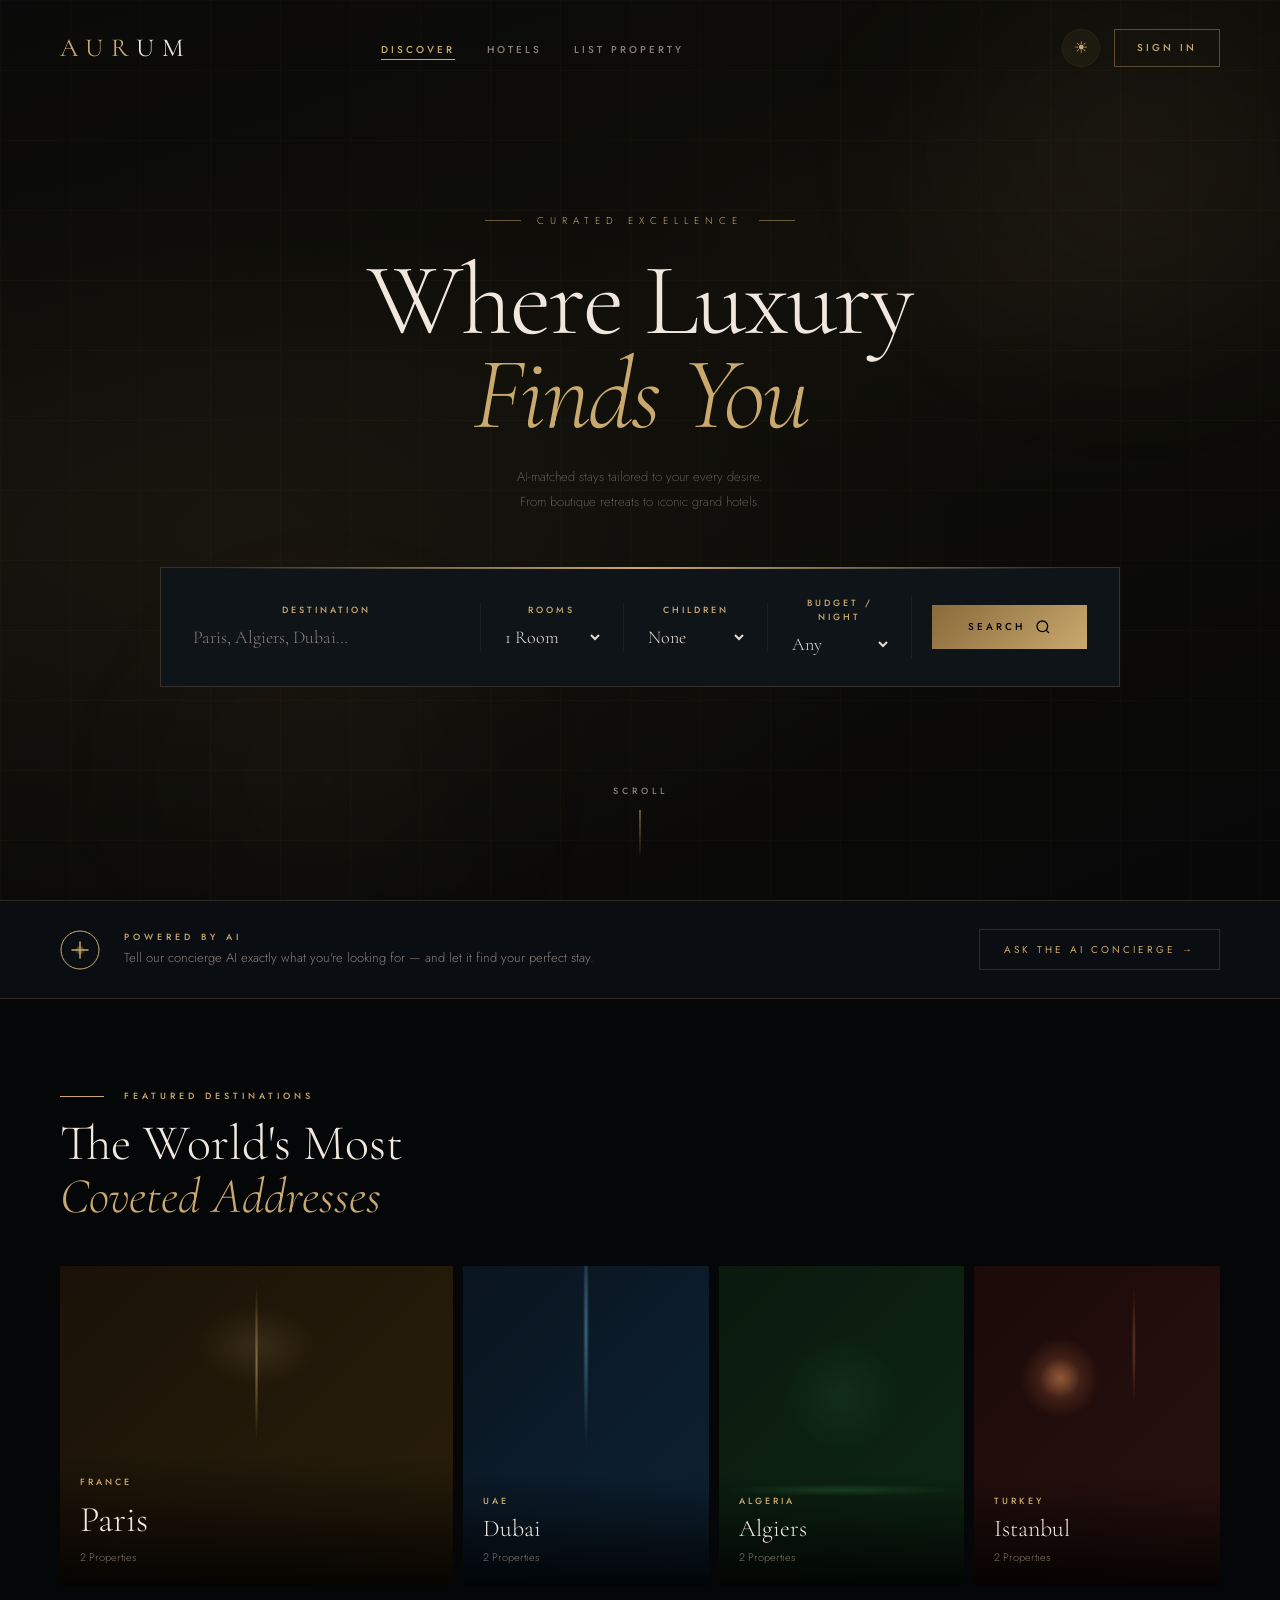
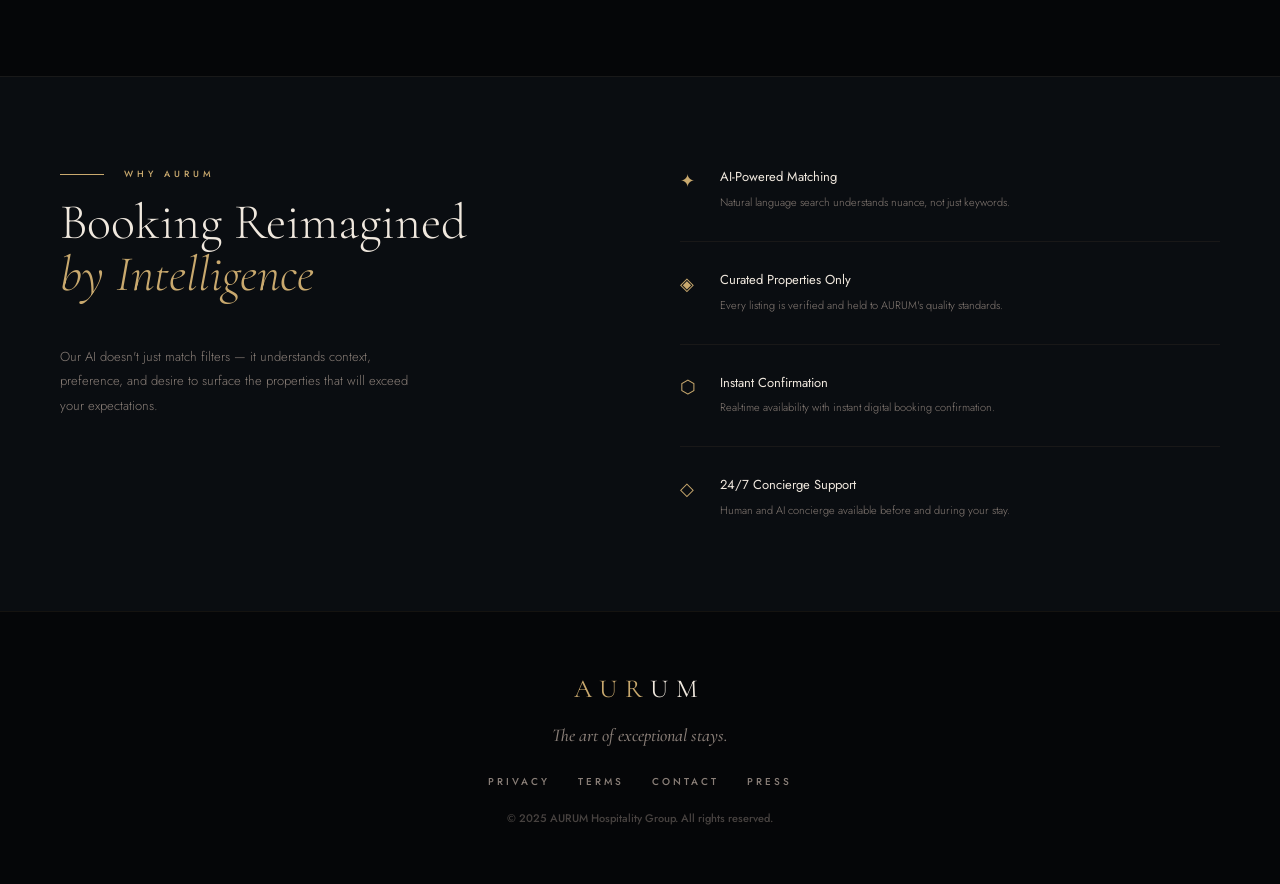
==== commit 09cd7c86: "Add line breaks for improved navigation spacing" ====
--- a/index.html
+++ b/index.html
@@ -21,6 +21,7 @@
       <li><a href="#" class="nav-link" data-page="results">Hotels</a></li>
       <li><a href="owner.html" class="nav-link">List Property</a></li>
     </ul>
+    <br><br>
     <div class="nav-actions">
       <button class="theme-toggle" id="themeToggle" title="Toggle theme">
         <span id="themeIcon">☀</span>
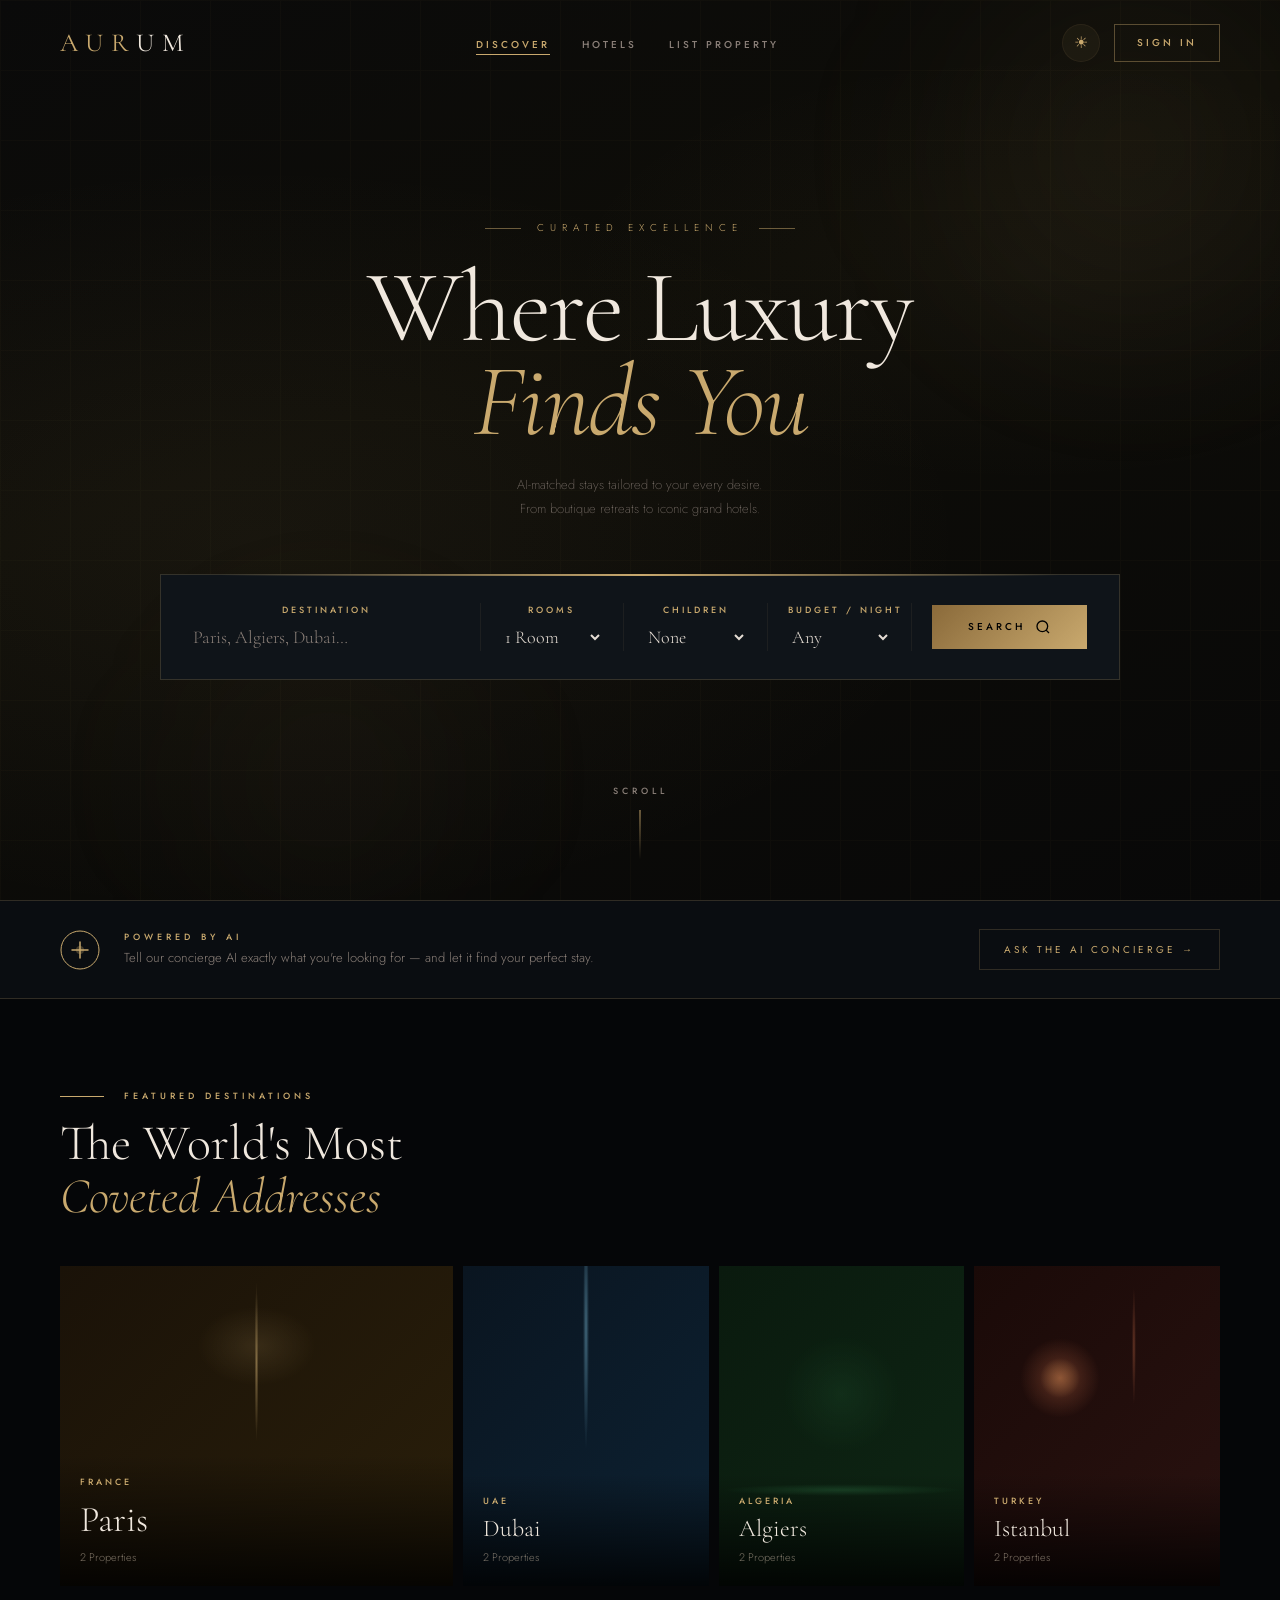
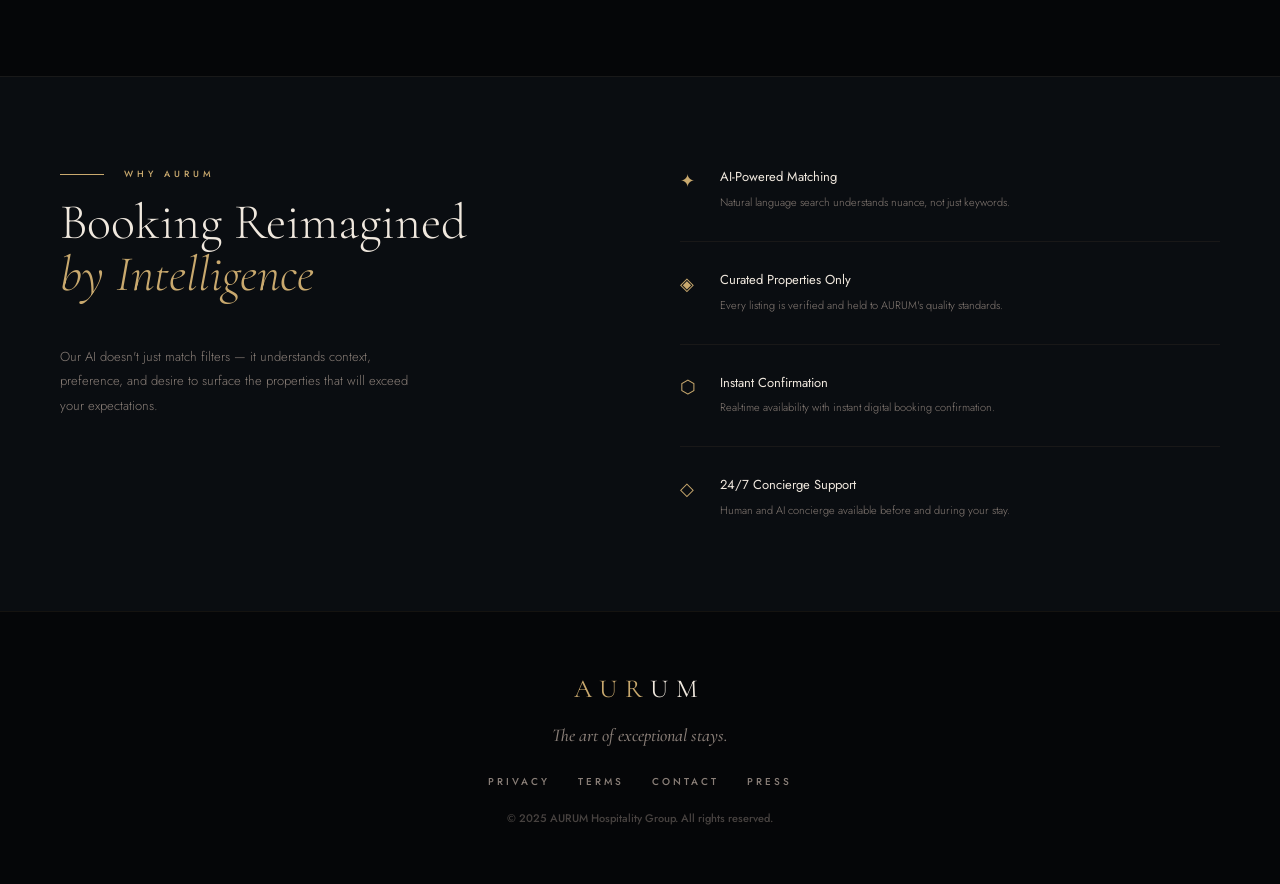
==== commit e60aaff4: "Add files via upload" ====
--- a/index.html
+++ b/index.html
@@ -21,7 +21,6 @@
       <li><a href="#" class="nav-link" data-page="results">Hotels</a></li>
       <li><a href="owner.html" class="nav-link">List Property</a></li>
     </ul>
-    <br><br>
     <div class="nav-actions">
       <button class="theme-toggle" id="themeToggle" title="Toggle theme">
         <span id="themeIcon">☀</span>
--- a/styles.css
+++ b/styles.css
@@ -270,6 +270,11 @@
   color:var(--text); font-family:'Cormorant Garamond',serif;
   font-size:18px; font-weight:300; width:100%;
 }
+
+/* Keep short labels on one line to avoid wrapping (eg. "Budget / Night") */
+.search-label { white-space:nowrap; }
+.search-field { min-width:0; }
+.search-select { min-width:0; }
 .search-select option { background:var(--bg2); color:var(--text); }
 .search-input::placeholder { color:var(--text-m); }
 
@@ -629,7 +634,18 @@
 @media(max-width:768px){
   nav { padding:14px 20px; }
   nav.scrolled { padding:10px 20px; }
-  .nav-links { display:none; }
+  /* mobile: keep links available for slide-in side panel (hidden via transform) */
+  .nav-links {
+    display:flex; /* show but slide off-canvas by default */
+    position:fixed;
+    top:0; left:0; height:100%;
+    width:260px; max-width:80%;
+    transform:translateX(-100%);
+    transition:transform 0.35s cubic-bezier(.2,.9,.2,1);
+    flex-direction:column; gap:18px; padding:80px 20px;
+    background:var(--navbar-bg); border-right:1px solid var(--border-s);
+    box-shadow:var(--shadow); z-index:1200;
+  }
   .search-grid { grid-template-columns:1fr; }
   .search-field { padding:8px 0; border-right:none; border-bottom:1px solid var(--border-s); }
   .search-field.search-field-btn { border-bottom:none; padding-top:14px; }
@@ -648,9 +664,53 @@
 /* Mobile nav open state */
 @media(max-width:768px){
   .nav-toggle { display:block; background:none; border:none; color:var(--gold); font-size:20px; cursor:pointer; }
-  .nav-links.mobile-open { display:flex; position:absolute; top:64px; left:0; right:0; background:var(--navbar-bg); flex-direction:column; gap:10px; padding:12px 20px; border-bottom:1px solid var(--border-s); box-shadow:var(--shadow); z-index:1200; }
+  /* when the nav gets the mobile-open class it slides into view */
+  .nav-links.mobile-open { transform:translateX(0); }
+
+  /* make nav links larger and easier to tap on mobile */
+  .nav-links a { font-size:14px; padding:12px 6px; letter-spacing:2px; }
+}
+
+/* Align search action button with other fields */
+.search-field.search-field-btn { display:flex; align-items:center; justify-content:center; padding-left:20px; border-right:none; }
+
+/* prevent top content from being obscured by fixed navbar on small screens */
+@media(max-width:900px){
+  .page { padding-top:78px; }
 }
 
 /* Payment UI helpers */
 .payment-section.hidden { display:none; }
 .payment-section { margin-top:18px; }
+
+/* Small side sign-in tip shown next to Reserve button when user is unsigned */
+.signin-tip {
+  width:260px; max-width:80%; border-radius:8px; overflow:hidden;
+  border:1px solid var(--border); background:var(--bg2); box-shadow:0 12px 40px rgba(0,0,0,0.6);
+  transition:transform 0.18s ease, opacity 0.18s ease;
+}
+.signin-tip--alert { border-color: rgba(220,80,80,0.35); box-shadow: 0 8px 30px rgba(220,60,60,0.18), inset 0 1px 0 rgba(255,255,255,0.02); }
+.signin-tip .signin-tip-body { padding:12px; }
+.signin-tip-msg { font-size:13px; color:#ffefef; margin-bottom:8px; font-weight:600; }
+.signin-tip--alert { background: linear-gradient(180deg, rgba(180,40,40,0.12), rgba(120,20,20,0.06)); border-left:4px solid #ff4d4d; }
+.signin-tip--alert .signin-tip-msg { color:#ffebeb; padding:8px; border-radius:6px; }
+.signin-tip--alert { animation: pulseRed 2s ease-in-out infinite; }
+@keyframes pulseRed { 0%{box-shadow:0 6px 18px rgba(255,77,77,0.06)} 50%{box-shadow:0 10px 30px rgba(255,77,77,0.10)} 100%{box-shadow:0 6px 18px rgba(255,77,77,0.06)} }
+
+/* Entrance animation */
+.signin-tip { opacity:0; transform:translateY(6px) translateX(6px) scale(0.98); will-change:transform,opacity; }
+.signin-tip.show { opacity:1; transform:translateY(0) translateX(0) scale(1); transition:transform 240ms cubic-bezier(.2,.9,.3,1), opacity 180ms ease; }
+
+/* Light mode overrides so text is readable */
+body.light-mode .signin-tip { background: linear-gradient(180deg, rgba(255,230,230,0.9), rgba(255,245,245,0.8)); border:1px solid rgba(220,40,40,0.12); box-shadow:0 8px 30px rgba(220,40,40,0.06); }
+body.light-mode .signin-tip--alert { border-left:4px solid #c53030; }
+body.light-mode .signin-tip-msg { color:#4a0f0f; }
+
+/* ensure tip doesn't cover important interactive elements on very small screens */
+@media(max-width:520px){
+  .signin-tip { position:fixed !important; left:12px !important; right:12px !important; top:auto !important; bottom:18px !important; transform:none !important; }
+  .signin-tip.show { transform:none; }
+}
+.signin-tip-actions { display:flex; gap:8px; justify-content:flex-end; }
+.signin-tip .btn-outline { padding:6px 12px; font-size:12px; }
+.signin-tip .btn-gold { padding:6px 12px; font-size:12px; }
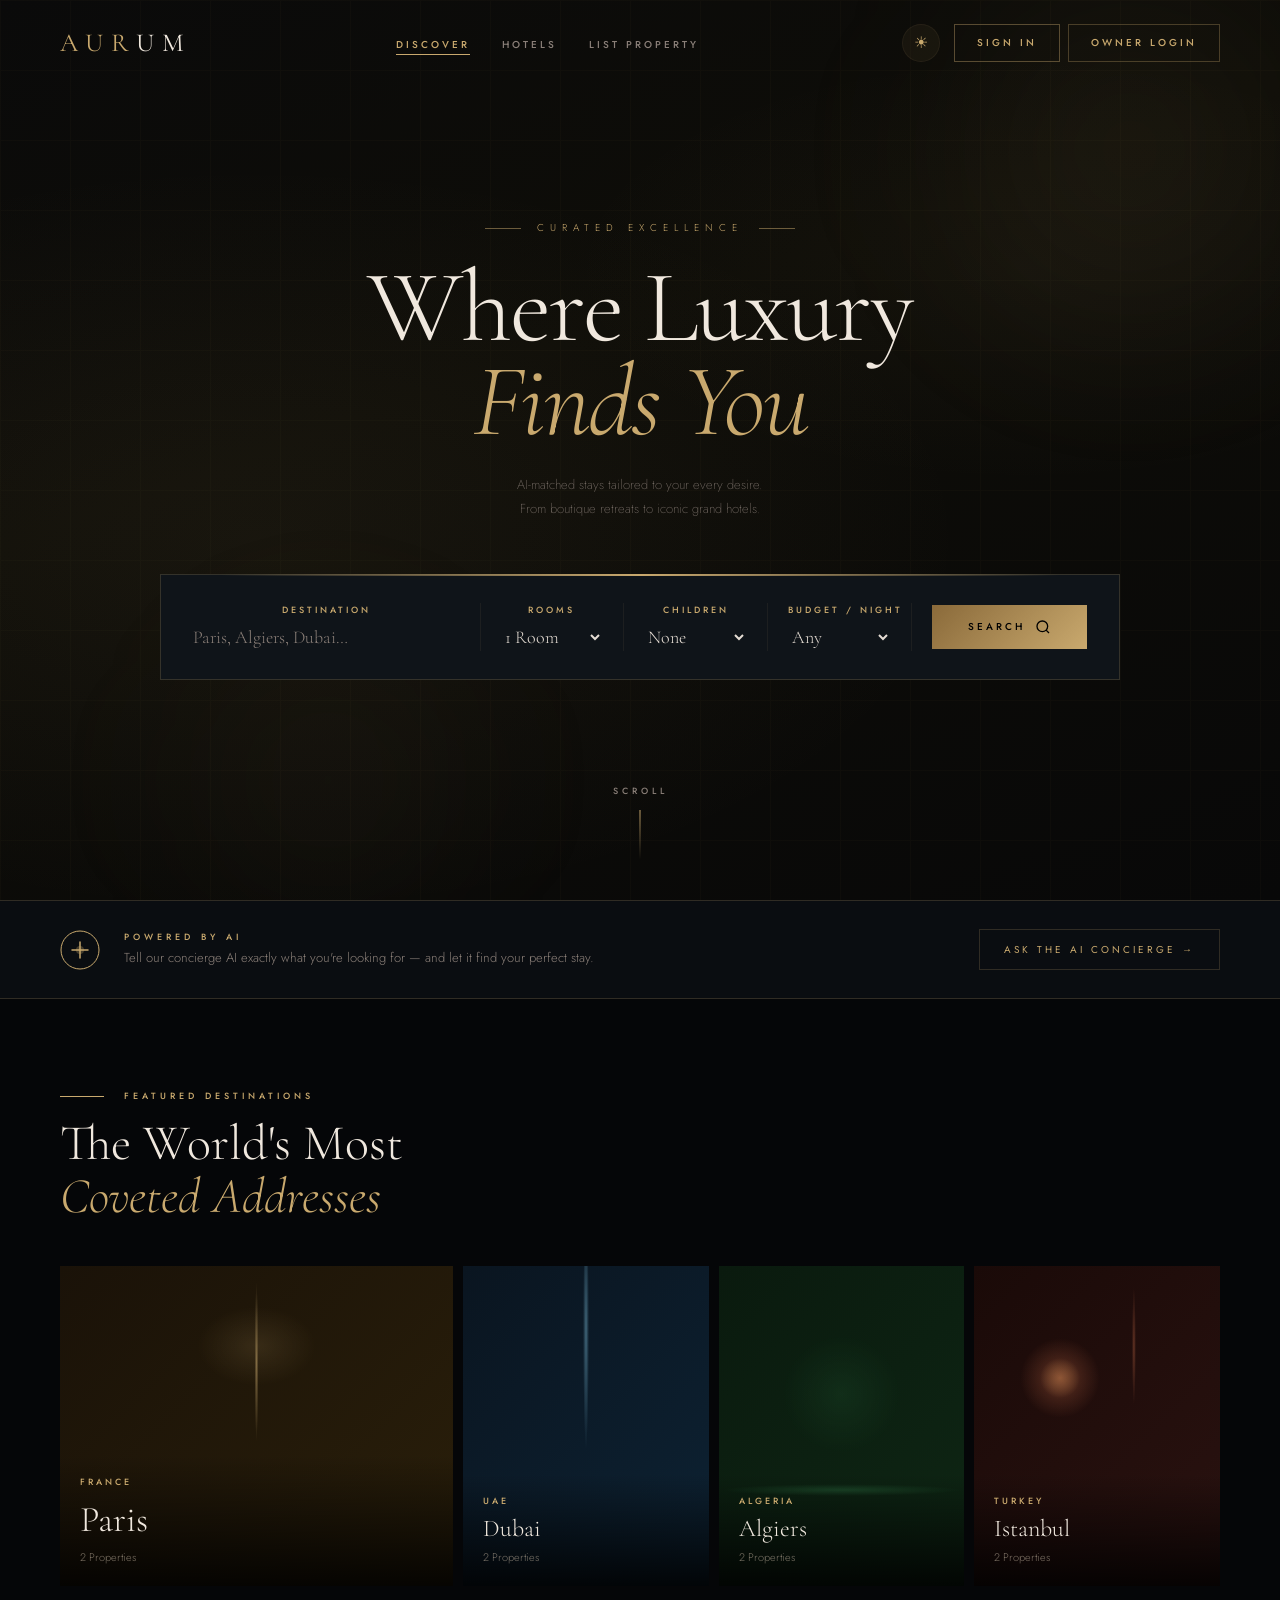
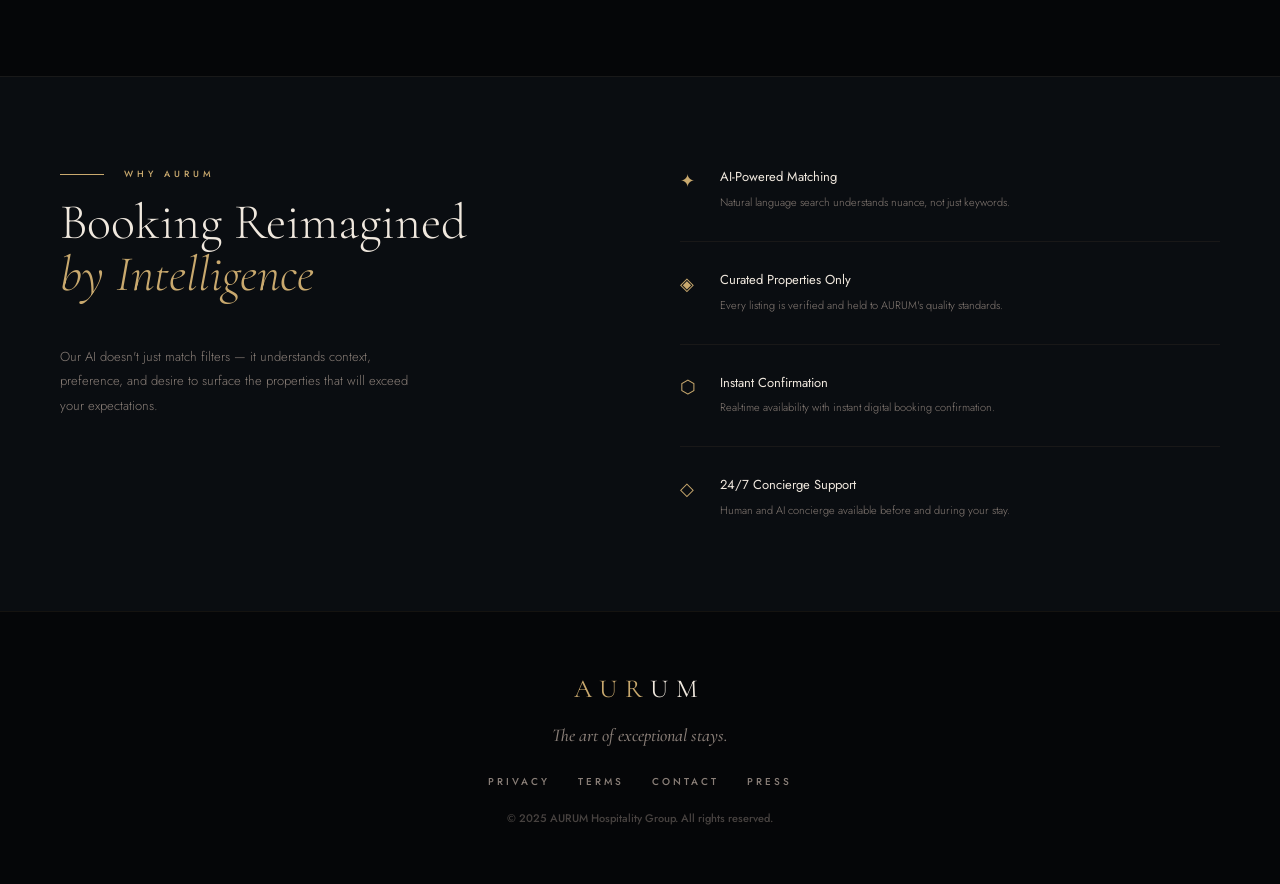
==== commit d5239ef9: "Add files via upload" ====
--- a/index.html
+++ b/index.html
@@ -25,7 +25,7 @@
       <button class="theme-toggle" id="themeToggle" title="Toggle theme">
         <span id="themeIcon">☀</span>
       </button>
-      <div id="navUser"><a href="auth.html" class="nav-btn">Sign In</a></div>
+      <div id="navUser"><a href="auth.html" class="nav-btn">Sign In</a><a href="auth.html?role=owner" class="nav-btn nav-btn-owner" style="margin-left:8px;background:none;border:1px solid rgba(201,169,110,0.3);color:var(--gold);">Owner Login</a></div>
       <div class="nav-user-logged hidden" id="navUserLogged">
         <div class="nav-avatar" id="navAvatar">AU</div>
         <span class="nav-username" id="navUsername">User</span>
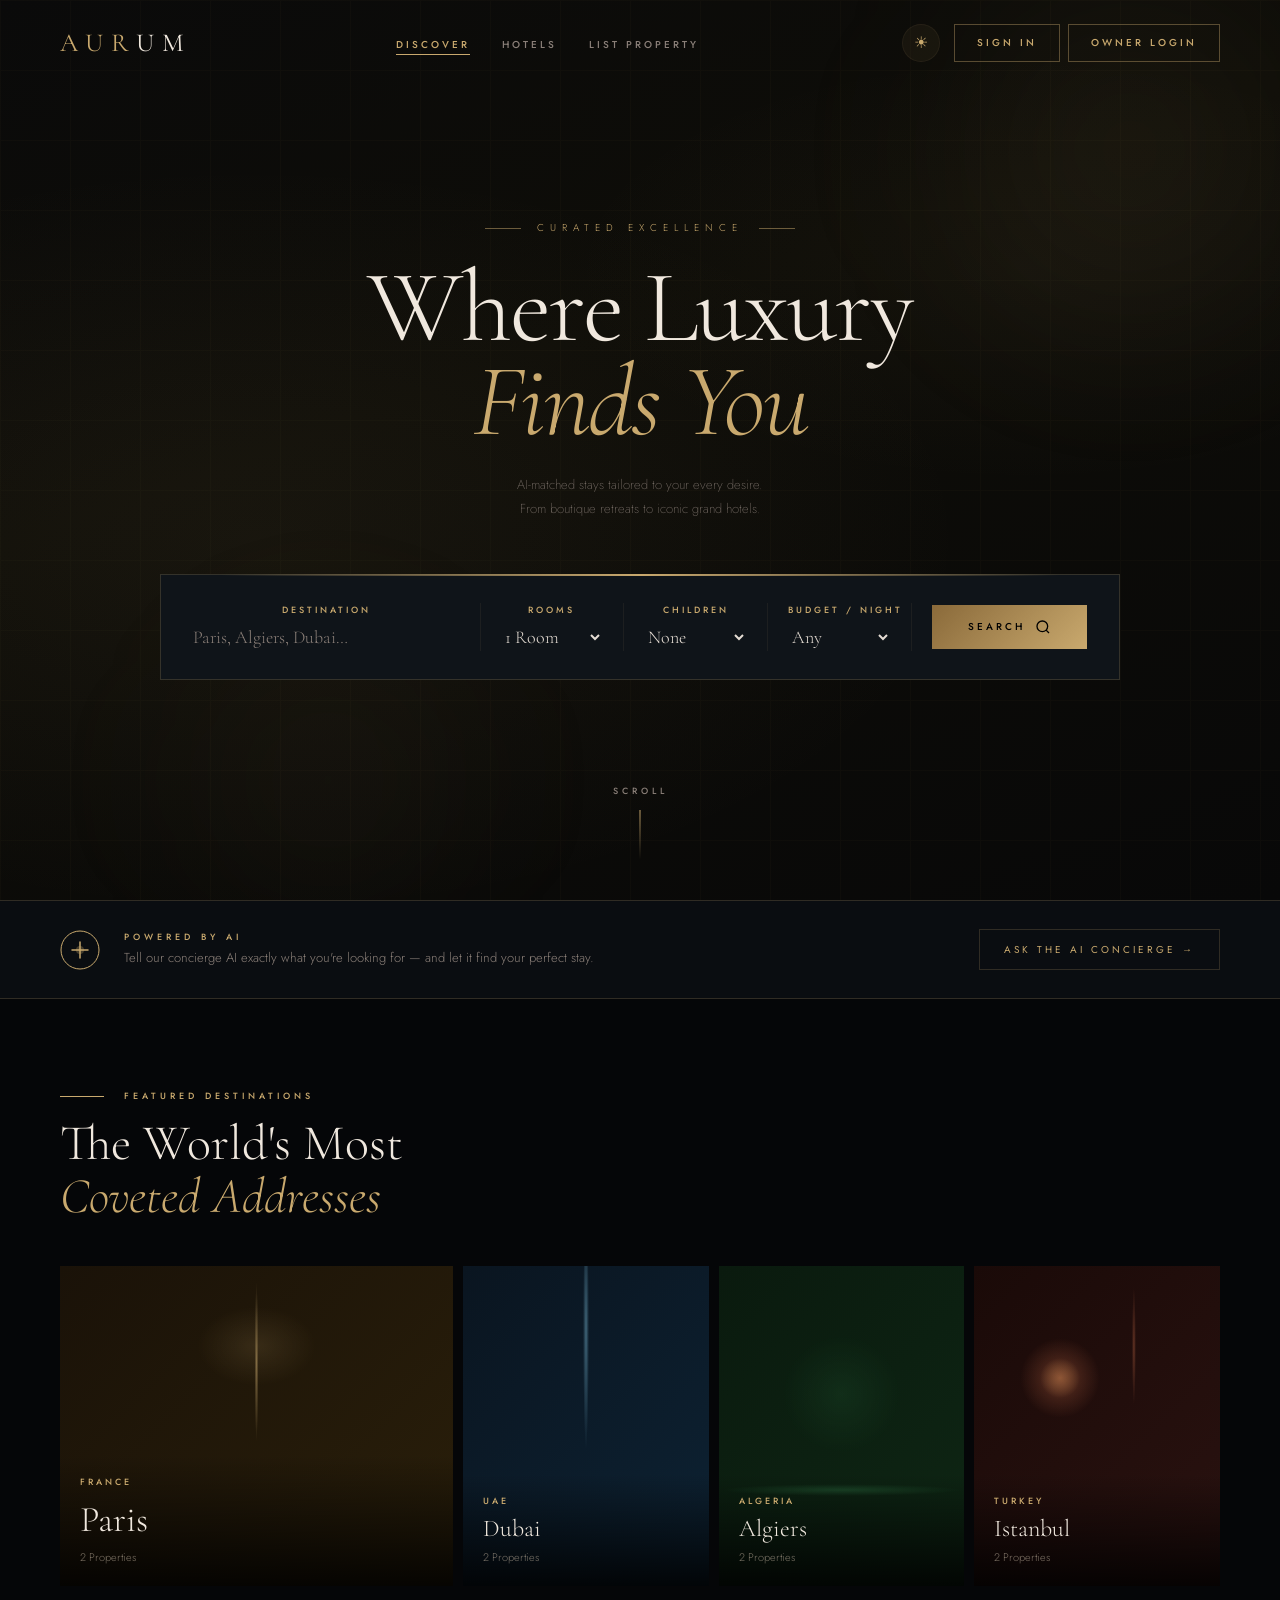
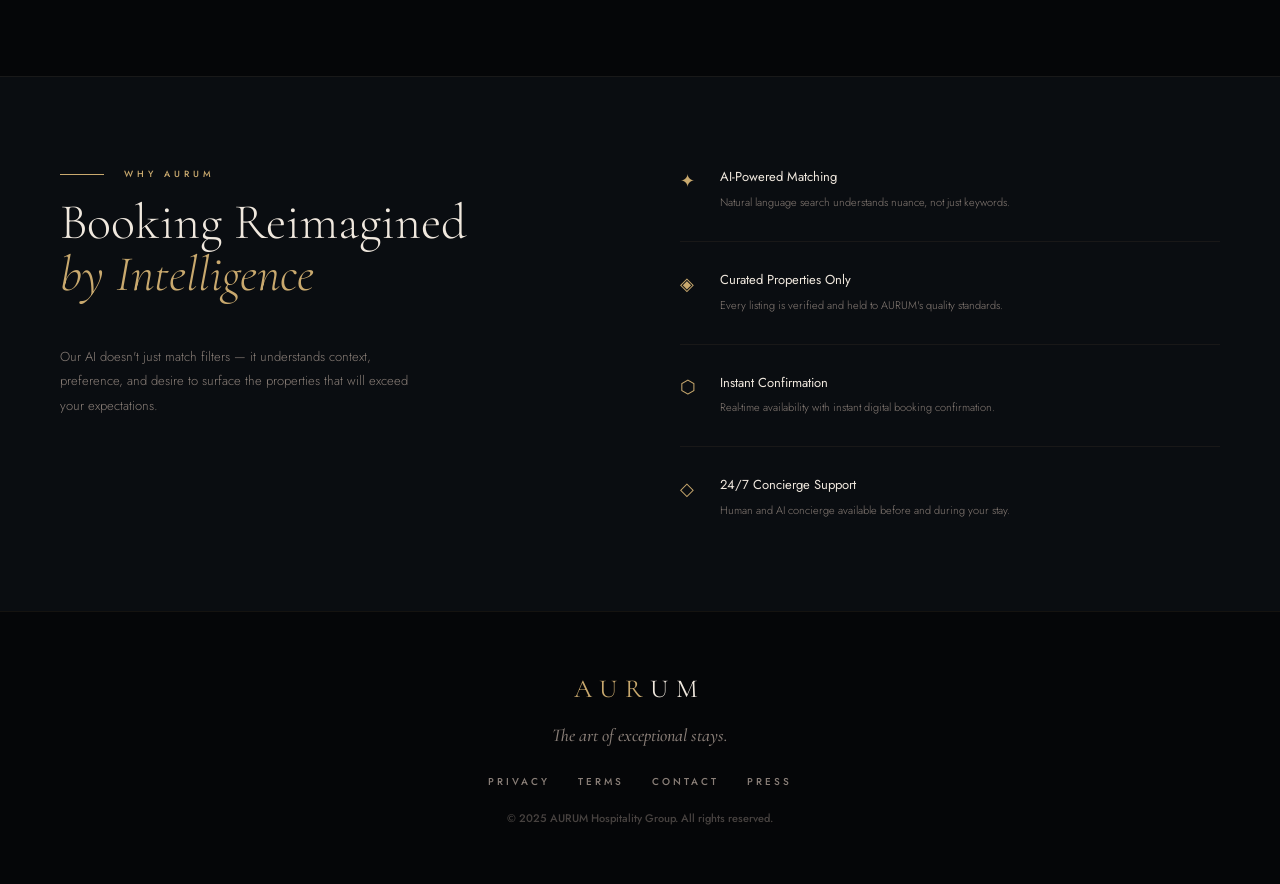
==== commit fecb5f56: "Add files via upload" ====
--- a/index.html
+++ b/index.html
@@ -25,7 +25,7 @@
       <button class="theme-toggle" id="themeToggle" title="Toggle theme">
         <span id="themeIcon">☀</span>
       </button>
-      <div id="navUser"><a href="auth.html" class="nav-btn">Sign In</a><a href="auth.html?role=owner" class="nav-btn nav-btn-owner" style="margin-left:8px;background:none;border:1px solid rgba(201,169,110,0.3);color:var(--gold);">Owner Login</a></div>
+      <div id="navUser"><a href="auth.html" class="nav-btn">Sign In</a><a href="auth.html?role=owner" class="nav-btn nav-btn-owner">Owner Login</a></div>
       <div class="nav-user-logged hidden" id="navUserLogged">
         <div class="nav-avatar" id="navAvatar">AU</div>
         <span class="nav-username" id="navUsername">User</span>
--- a/styles.css
+++ b/styles.css
@@ -145,6 +145,28 @@
   transition:all 0.3s; cursor:pointer; display:inline-block;
 }
 .nav-btn:hover { background:var(--gold); color:var(--bg); border-color:var(--gold); }
+.nav-btn-owner { margin-left: 8px; }
+.nav-btn-owner:hover { background:var(--gold) !important; color:var(--bg) !important; border-color:var(--gold) !important; }
+.nav-btn-dash {
+  margin-right: 8px;
+  background: linear-gradient(135deg, #8a6a3a, #c9a96e);
+  border: 1px solid rgba(201,169,110,0.4);
+  color: #0a0d11;
+}
+.nav-btn-dash:hover {
+  background: linear-gradient(135deg, #c9a96e, #e8d5b0) !important;
+  color: #0a0d11;
+  border-color: #c9a96e;
+}
+body.light-mode .nav-btn-dash {
+  background: linear-gradient(135deg, #4f6b18, #8cb043);
+  border-color: rgba(107,142,35,0.4);
+  color: #f0f6ec;
+}
+body.light-mode .nav-btn-dash:hover {
+  background: linear-gradient(135deg, #6b8e23, #b9cfa1) !important;
+  color: #f0f6ec;
+}
 
 /* Logged in user in nav */
 .nav-user-logged { display:flex; align-items:center; gap:10px; }
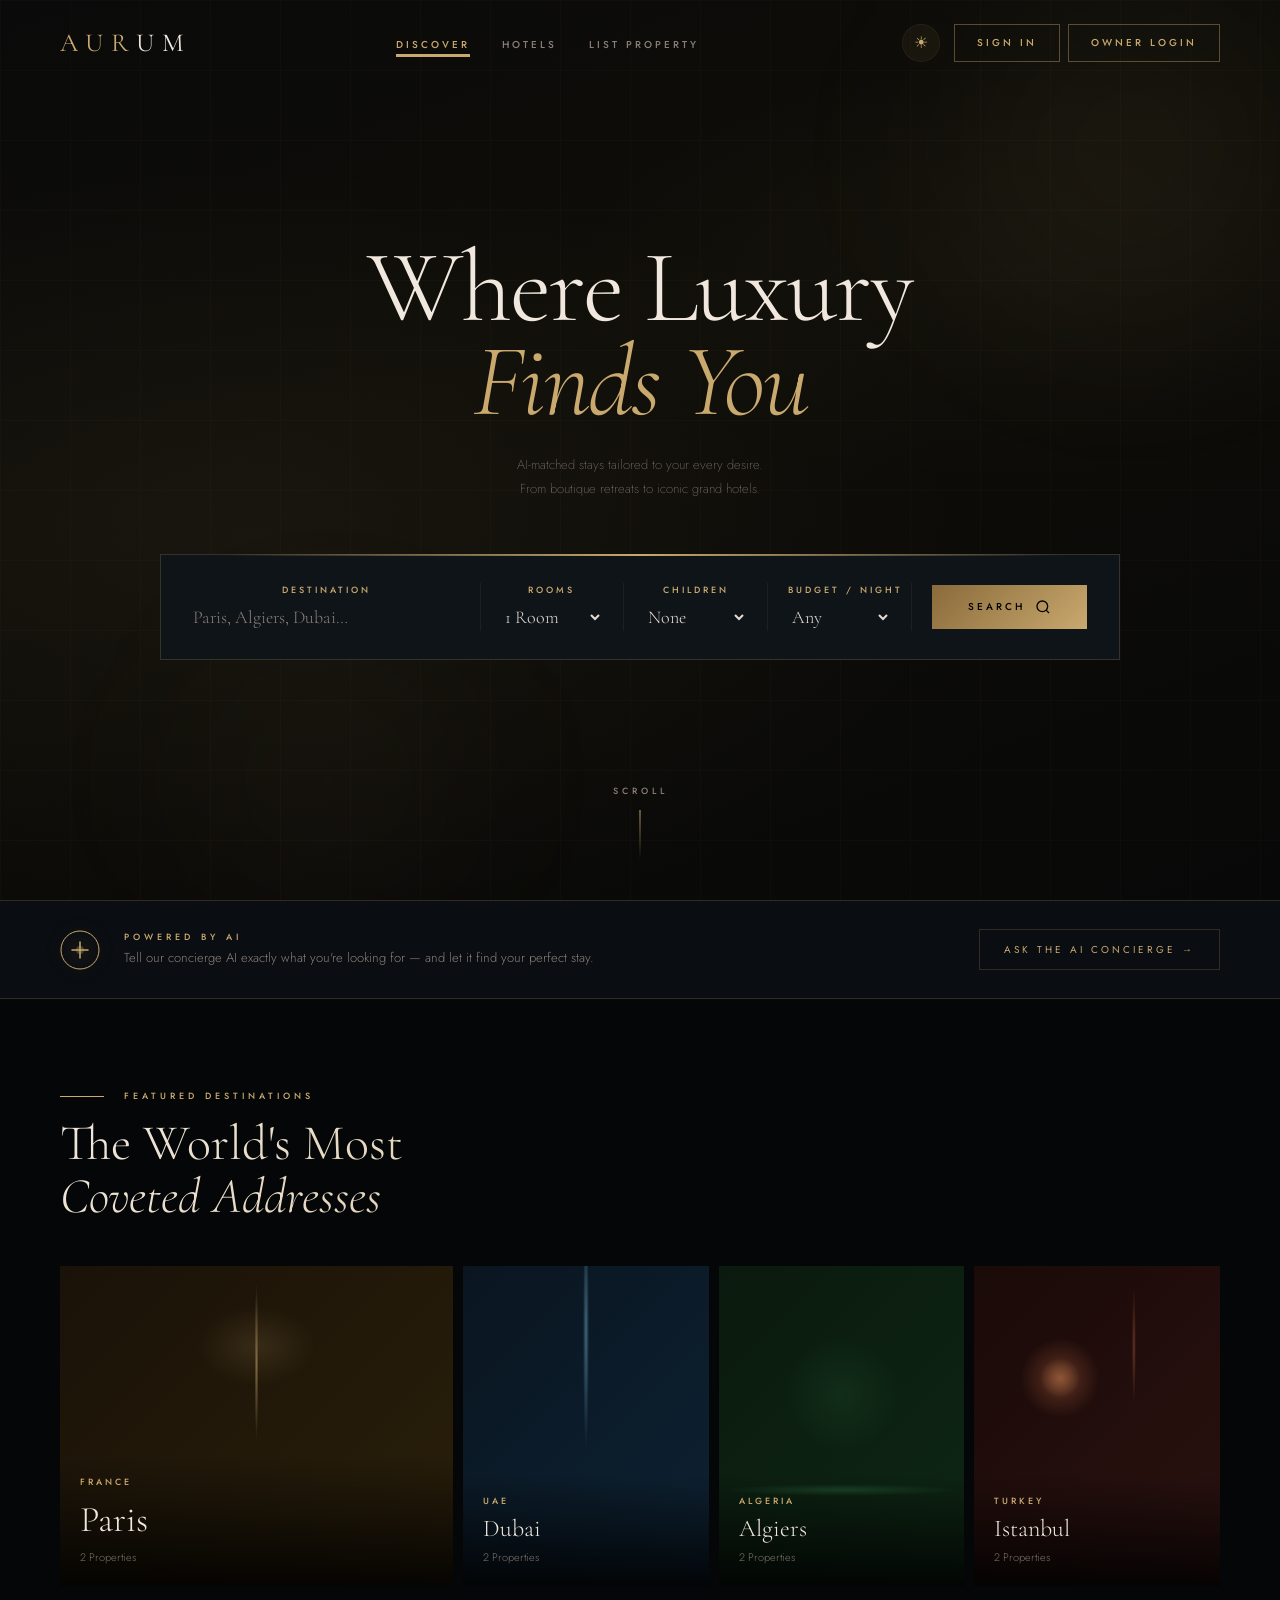
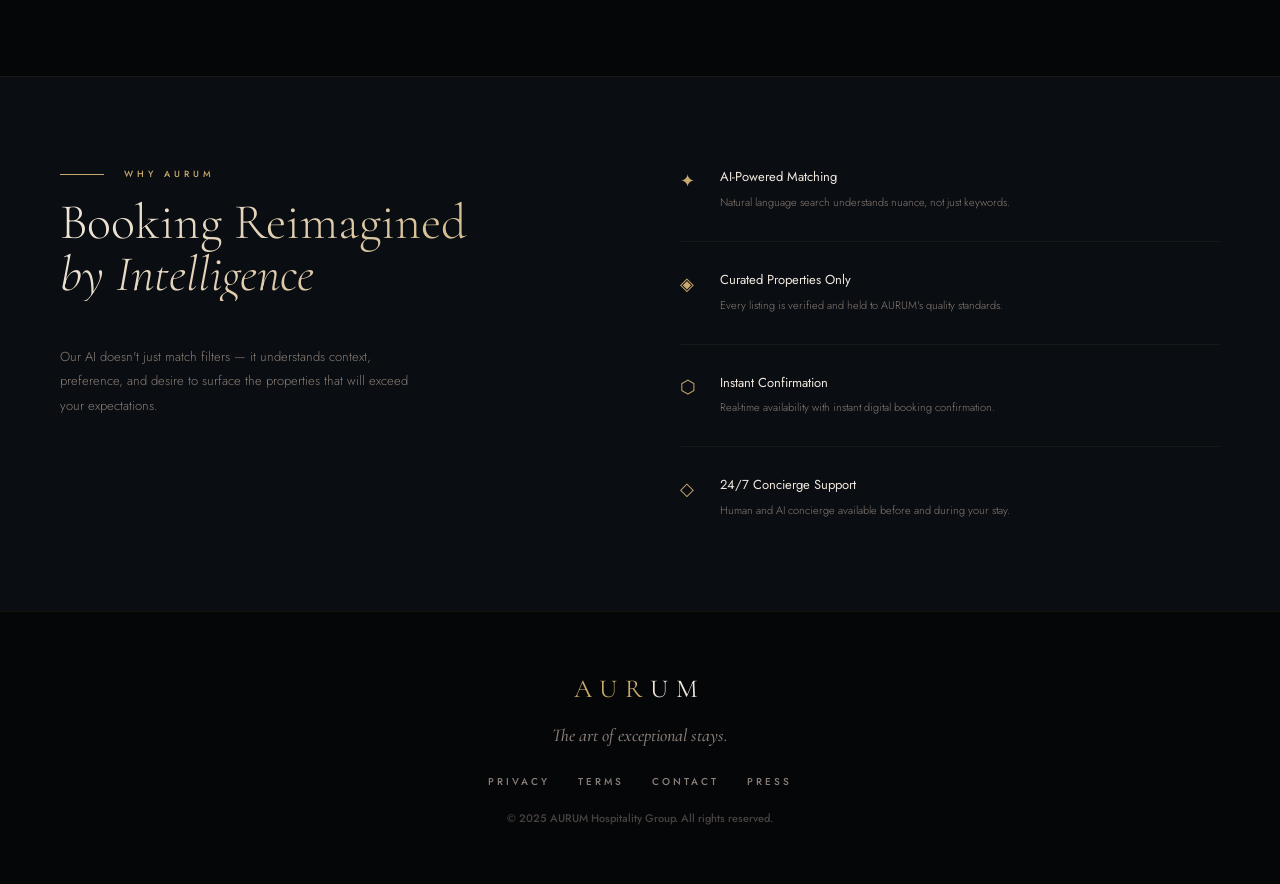
==== commit 381f5baf: "Add files via upload" ====
--- a/index.html
+++ b/index.html
@@ -42,8 +42,10 @@
       <div class="hero-orb hero-orb-1"></div>
       <div class="hero-orb hero-orb-2"></div>
       <div class="hero-content">
-        <div class="hero-eyebrow">Curated Excellence</div>
-        <h1 class="hero-title">Where Luxury<br/><em>Finds You</em></h1>
+        <h1 class="hero-title">
+          <span class="title-line">Where Luxury</span>
+          <span class="title-line italic"><em>Finds You</em></span>
+        </h1>
         <p class="hero-sub">AI-matched stays tailored to your every desire.<br/>From boutique retreats to iconic grand hotels.</p>
         <div class="search-container">
           <div class="search-grid">
--- a/styles.css
+++ b/styles.css
@@ -30,28 +30,28 @@
 
 /* ── LIGHT MODE ── */
 body.light-mode {
-  --bg:          #f6f9f4;
-  --bg2:         #ffffff;
-  --bg3:         #f0f6ec;
-  --bg4:         #efe9df;
-  --border:      rgba(107,142,35,0.12);
-  --border-s:    rgba(107,142,35,0.06);
-  --text:        #22322b;
-  --text-m:      #5b6b5f;
-  --gold:        #6b8e23; /* elegant green */
-  --gold-d:      #4f6b18; /* darker green */
-  --gold-light:  #b9cfa1;
-  --gold-glow:   rgba(107,142,35,0.12);
-  --white:       #0b1b16;
-  --navbar-bg:   rgba(246,249,244,0.98);
-  --card-bg:     #ffffff;
+  --bg:          #f0f6f4;
+  --bg2:         #fafcfb;
+  --bg3:         #eef4f2;
+  --bg4:         #ebf1ef;
+  --border:      rgba(64,138,113,0.12);
+  --border-s:    rgba(64,138,113,0.50);
+  --text:        #091413;
+  --text-m:      #2a5f4e;
+  --gold:        #408A71; /* teal green */
+  --gold-d:      #285A48; /* darker teal */
+  --gold-light:  #B0E4CC;
+  --gold-glow:   rgba(64,138,113,0.12);
+  --white:       #091413;
+  --navbar-bg:   rgba(240,246,244,0.98);
+  --card-bg:     #fafcfb;
   --input-bg:    rgba(255, 255, 255, 0.95);
-  --shadow:      0 8px 24px rgba(79,107,24,0.06);
-  --cursor-col:  #6b8e23;
-  --cursor-ring: rgba(107,142,35,0.18);
-  --toggle-bg:   rgba(107,142,35,0.06);
-  --hero-text:   #22322b;
-  --strip-bg:    #ffffff;
+  --shadow:      0 8px 24px rgba(40,90,72,0.06);
+  --cursor-col:  #408A71;
+  --cursor-ring: rgba(64,138,113,0.18);
+  --toggle-bg:   rgba(64,138,113,0.06);
+  --hero-text:   #091413;
+  --strip-bg:    #fafcfb;
 }
 
 /* ── BASE ── */
@@ -159,13 +159,13 @@
   border-color: #c9a96e;
 }
 body.light-mode .nav-btn-dash {
-  background: linear-gradient(135deg, #4f6b18, #8cb043);
-  border-color: rgba(107,142,35,0.4);
-  color: #f0f6ec;
+  background: linear-gradient(135deg, #285A48, #408A71);
+  border-color: rgba(64,138,113,0.4);
+  color: #f0f6f4;
 }
 body.light-mode .nav-btn-dash:hover {
-  background: linear-gradient(135deg, #6b8e23, #b9cfa1) !important;
-  color: #f0f6ec;
+  background: linear-gradient(135deg, #408A71, #B0E4CC) !important;
+  color: #f0f6f4;
 }
 
 /* Logged in user in nav */
@@ -237,30 +237,50 @@
 
 .hero-content {
   text-align:center; position:relative; z-index:2;
-  animation:fadeUp 1s ease 0.2s both; width:100%; padding:0 24px;
-}
-.hero-eyebrow {
-  font-size:10px; letter-spacing:6px; text-transform:uppercase;
-  color:var(--gold); font-weight:300; margin-bottom:24px;
-  display:flex; align-items:center; justify-content:center; gap:16px;
-}
-.hero-eyebrow::before, .hero-eyebrow::after {
-  content:''; width:36px; height:1px; background:var(--gold); opacity:0.5;
+  width:100%; padding:0 24px;
 }
 .hero-title {
   font-family:'Cormorant Garamond',serif;
   font-size:clamp(56px,8vw,112px);
   font-weight:300; line-height:0.92; letter-spacing:-2px;
   margin-bottom:24px; color:var(--hero-text);
-}
-.hero-title em { font-style:italic; color:var(--gold); }
-.hero-sub { font-size:13px; color:var(--text-m); font-weight:200; margin-bottom:52px; line-height:1.9; }
+  text-align:center;
+}
+.title-line {
+  display:block;
+  opacity:0;
+  transform:translateY(80px) rotateX(15deg);
+  animation:titleLineIn 1.2s cubic-bezier(0.16,1,0.3,1) forwards;
+}
+.title-line:nth-child(1) { animation-delay:0.5s; }
+.title-line:nth-child(2) { animation-delay:0.8s; }
+@keyframes titleLineIn {
+  0% { opacity:0; transform:translateY(80px) rotateX(15deg); filter:blur(10px); }
+  100% { opacity:1; transform:translateY(0) rotateX(0deg); filter:blur(0); }
+}
+.hero-title em {
+  font-style:italic;
+  color:var(--gold);
+  display:inline-block;
+  animation:goldGlow 3s ease-in-out infinite;
+  animation-delay:1.5s;
+}
+@keyframes goldGlow {
+  0%,100% { text-shadow:0 0 30px rgba(201,169,110,0); }
+  50% { text-shadow:0 0 60px rgba(201,169,110,0.4); }
+}
+.hero-sub {
+  font-size:13px; color:var(--text-m); font-weight:200; margin-bottom:52px; line-height:1.9;
+  opacity:0;
+  animation:fadeUp 1s ease 1.2s forwards;
+}
 
 .hero-scroll {
   position:absolute; bottom:40px; left:50%; transform:translateX(-50%);
   display:flex; flex-direction:column; align-items:center; gap:12px;
   font-size:9px; letter-spacing:4px; text-transform:uppercase; color:var(--text-m);
-  animation:fadeIn 1.5s ease 1.5s both;
+  opacity:0;
+  animation:fadeIn 1.5s ease 1.8s forwards;
 }
 .scroll-line {
   width:1px; height:50px;
@@ -275,6 +295,13 @@
   padding:28px 32px; max-width:960px; margin:0 auto;
   backdrop-filter:blur(30px); position:relative;
   transition:background 0.4s, border-color 0.4s;
+  opacity:0;
+  transform:translateY(40px) scale(0.98);
+  animation:searchReveal 1s cubic-bezier(0.16,1,0.3,1) 1.5s forwards;
+}
+@keyframes searchReveal {
+  0% { opacity:0; transform:translateY(40px) scale(0.98); }
+  100% { opacity:1; transform:translateY(0) scale(1); }
 }
 .search-container::before {
   content:''; position:absolute; top:-1px; left:60px; right:60px; height:2px;
@@ -286,19 +313,39 @@
 .search-field { padding:0 20px; border-right:1px solid var(--border-s); }
 .search-field:first-child { padding-left:0; }
 .search-field.search-field-btn { border-right:none; padding:0 0 0 20px; }
-.search-label { display:block; font-size:9px; letter-spacing:3px; text-transform:uppercase; color:var(--gold); margin-bottom:8px; }
+.search-label { display:block; font-size:9px; letter-spacing:3px; text-transform:uppercase; color:var(--gold); margin-bottom:8px; transition:color 0.3s; }
 .search-input, .search-select {
   background:transparent; border:none; outline:none;
   color:var(--text); font-family:'Cormorant Garamond',serif;
   font-size:18px; font-weight:300; width:100%;
-}
+  transition:transform 0.3s ease;
+}
+.search-field { min-width:0; transition:transform 0.3s ease; }
+.search-field:hover { transform:translateY(-2px); }
+.search-field:focus-within .search-label { color:var(--gold-light); }
+.search-field:focus-within { transform:translateY(-2px); }
+.search-field::after {
+  content:''; position:absolute; bottom:0; left:50%; width:0; height:1px;
+  background:var(--gold); transition:all 0.3s ease;
+}
+.search-field:focus-within::after { width:80%; left:10%; }
 
 /* Keep short labels on one line to avoid wrapping (eg. "Budget / Night") */
 .search-label { white-space:nowrap; }
-.search-field { min-width:0; }
 .search-select { min-width:0; }
 .search-select option { background:var(--bg2); color:var(--text); }
 .search-input::placeholder { color:var(--text-m); }
+
+/* ─ Search Field Animations ─ */
+.search-field:nth-child(1) { animation:fieldSlideIn 0.6s cubic-bezier(0.16,1,0.3,1) 1.7s both; }
+.search-field:nth-child(2) { animation:fieldSlideIn 0.6s cubic-bezier(0.16,1,0.3,1) 1.8s both; }
+.search-field:nth-child(3) { animation:fieldSlideIn 0.6s cubic-bezier(0.16,1,0.3,1) 1.9s both; }
+.search-field:nth-child(4) { animation:fieldSlideIn 0.6s cubic-bezier(0.16,1,0.3,1) 2s both; }
+.search-field:nth-child(5) { animation:fieldSlideIn 0.6s cubic-bezier(0.16,1,0.3,1) 2.1s both; }
+@keyframes fieldSlideIn {
+  0% { opacity:0; transform:translateY(20px); }
+  100% { opacity:1; transform:translateY(0); }
+}
 
 /* ─ Buttons ─ */
 .btn-gold {
@@ -466,10 +513,86 @@
 .results-header { display:flex; justify-content:space-between; align-items:flex-end; margin-bottom:44px; padding:20px 0 28px; border-bottom:1px solid var(--border-s); }
 .results-meta { font-size:12px; color:var(--text-m); font-weight:300; margin-top:8px; }
 .filter-select {
-  background:var(--bg2); border:1px solid var(--border);
-  color:var(--text); padding:10px 18px;
-  font-size:11px; letter-spacing:1px; outline:none; cursor:pointer;
-  transition:background 0.3s, border-color 0.3s;
+  background:var(--bg2); border:2px solid var(--gold);
+  color:var(--gold); padding:12px 20px;
+  font-size:12px; letter-spacing:1.5px; outline:none; cursor:pointer;
+  transition:all 0.3s ease; font-weight:500; border-radius:6px;
+  box-shadow: 0 4px 15px rgba(201,169,110,0.1);
+  background-image: url("data:image/svg+xml;charset=UTF-8,%3csvg xmlns='http://www.w3.org/2000/svg' viewBox='0 0 24 24' fill='none' stroke='%23c9a96e' stroke-width='2'%3e%3cpath d='M6 9l6 6 6-6'/%3e%3c/svg%3e");
+  background-repeat: no-repeat;
+  background-position: right 12px center;
+  background-size: 20px;
+  padding-right: 40px;
+  -webkit-appearance: none;
+  -moz-appearance: none;
+  appearance: none;
+}
+.filter-select:hover {
+  border-color:var(--gold); background-color: rgba(201,169,110,0.08);
+  box-shadow: 0 6px 20px rgba(201,169,110,0.3);
+  filter: brightness(1.1);
+  transform: scale(1.02);
+}
+.filter-select:active, .filter-select:focus {
+  border-color:var(--gold); outline:none;
+  box-shadow: 0 0 0 3px rgba(201,169,110,0.2);
+  animation: optionsSlideIn 0.3s ease;
+}
+@keyframes optionsSlideIn {
+  from {
+    opacity: 0;
+    transform: translateY(-10px);
+  }
+  to {
+    opacity: 1;
+    transform: translateY(0);
+  }
+}
+.filter-select option {
+  background: var(--bg2);
+  color: var(--gold);
+  padding: 12px;
+  border: none;
+  font-weight: 500;
+  line-height: 1.5;
+  animation: optionFadeIn 0.2s ease;
+}
+@keyframes optionFadeIn {
+  from {
+    opacity: 0;
+  }
+  to {
+    opacity: 1;
+  }
+}
+.filter-select option:hover {
+  background: rgba(201,169,110,0.2);
+  color: var(--gold);
+}
+.filter-select option:checked {
+  background: linear-gradient(rgba(201,169,110,0.3), rgba(201,169,110,0.3));
+  background-color: rgba(201,169,110,0.3);
+  color: var(--gold);
+  font-weight: 600;
+}
+body.light-mode .filter-select {
+  border-color: #2ecc71;
+  color: #2ecc71;
+  box-shadow: 0 4px 15px rgba(46,204,113,0.1);
+  background-image: url("data:image/svg+xml;charset=UTF-8,%3csvg xmlns='http://www.w3.org/2000/svg' viewBox='0 0 24 24' fill='none' stroke='%232ecc71' stroke-width='2'%3e%3cpath d='M6 9l6 6 6-6'/%3e%3c/svg%3e");
+}
+body.light-mode .filter-select:hover {
+  border-color: #2ecc71;
+  background-color: rgba(46,204,113,0.08);
+  box-shadow: 0 6px 20px rgba(46,204,113,0.3);
+}
+body.light-mode .filter-select option {
+  color: #2ecc71;
+}
+body.light-mode .filter-select option:checked {
+  background: linear-gradient(rgba(46,204,113,0.3), rgba(46,204,113,0.3));
+  background-color: rgba(46,204,113,0.3);
+  color: #2ecc71;
 }
 .results-grid { display:grid; grid-template-columns:repeat(3,1fr); gap:22px; padding-bottom:80px; }
 
@@ -487,8 +610,18 @@
   color:rgba(201,169,110,0.18); letter-spacing:4px; transition:transform 0.6s ease;
 }
 .hotel-card:hover .hotel-card-img-inner { transform:scale(1.06); }
-.hotel-badge { position:absolute; top:12px; right:12px; background:rgba(0,0,0,0.75); border:1px solid var(--border); color:var(--gold); font-size:10px; padding:4px 10px; }
-
+.hotel-badge {
+  position: absolute;
+  top: 12px;
+  right: 12px;
+  background: rgba(0, 0, 0, 0.7);
+  padding: 6px 12px;
+  border-radius: 20px;
+  font-size: 16px;
+  letter-spacing: 2px;
+  color: var(--gold);
+  font-weight: 600;
+}
 /* View Photos button on card */
 .hotel-view-photos {
   position:absolute; bottom:10px; left:50%; transform:translateX(-50%);
@@ -714,7 +847,7 @@
 .signin-tip--alert { border-color: rgba(220,80,80,0.35); box-shadow: 0 8px 30px rgba(220,60,60,0.18), inset 0 1px 0 rgba(255,255,255,0.02); }
 .signin-tip .signin-tip-body { padding:12px; }
 .signin-tip-msg { font-size:13px; color:#ffefef; margin-bottom:8px; font-weight:600; }
-.signin-tip--alert { background: linear-gradient(180deg, rgba(180,40,40,0.12), rgba(120,20,20,0.06)); border-left:4px solid #ff4d4d; }
+.signin-tip--alert { background: rgba(0, 0, 0, 0.9); border-left:4px solid #ff4d4d; }
 .signin-tip--alert .signin-tip-msg { color:#ffebeb; padding:8px; border-radius:6px; }
 .signin-tip--alert { animation: pulseRed 2s ease-in-out infinite; }
 @keyframes pulseRed { 0%{box-shadow:0 6px 18px rgba(255,77,77,0.06)} 50%{box-shadow:0 10px 30px rgba(255,77,77,0.10)} 100%{box-shadow:0 6px 18px rgba(255,77,77,0.06)} }
@@ -724,9 +857,10 @@
 .signin-tip.show { opacity:1; transform:translateY(0) translateX(0) scale(1); transition:transform 240ms cubic-bezier(.2,.9,.3,1), opacity 180ms ease; }
 
 /* Light mode overrides so text is readable */
-body.light-mode .signin-tip { background: linear-gradient(180deg, rgba(255,230,230,0.9), rgba(255,245,245,0.8)); border:1px solid rgba(220,40,40,0.12); box-shadow:0 8px 30px rgba(220,40,40,0.06); }
-body.light-mode .signin-tip--alert { border-left:4px solid #c53030; }
+body.light-mode .signin-tip { background: linear-gradient(180deg, rgba(255,230,230,0.95), rgba(255,245,245,0.9)); border:1px solid rgba(220,40,40,0.12); box-shadow:0 8px 30px rgba(220,40,40,0.06); }
+body.light-mode .signin-tip--alert { background: rgba(0, 0, 0, 0.9); border-left:4px solid #c53030; }
 body.light-mode .signin-tip-msg { color:#4a0f0f; }
+body.light-mode .signin-tip--alert .signin-tip-msg { color: #d32f2f; font-weight: 700; }
 
 /* ensure tip doesn't cover important interactive elements on very small screens */
 @media(max-width:520px){
@@ -736,3 +870,784 @@
 .signin-tip-actions { display:flex; gap:8px; justify-content:flex-end; }
 .signin-tip .btn-outline { padding:6px 12px; font-size:12px; }
 .signin-tip .btn-gold { padding:6px 12px; font-size:12px; }
+
+/* ── Hero Particles ── */
+.particles {
+  position: absolute;
+  inset: 0;
+  pointer-events: none;
+  overflow: hidden;
+}
+.particle {
+  position: absolute;
+  width: 4px;
+  height: 4px;
+  background: var(--gold);
+  border-radius: 50%;
+  opacity: 0;
+  animation: particleFloat 8s ease-in-out infinite;
+}
+.p1 { left: 10%; top: 20%; animation-delay: 0s; animation-duration: 8s; }
+.p2 { left: 20%; top: 80%; animation-delay: 1s; animation-duration: 10s; }
+.p3 { left: 30%; top: 40%; animation-delay: 2s; animation-duration: 7s; }
+.p4 { left: 50%; top: 60%; animation-delay: 0.5s; animation-duration: 9s; }
+.p5 { left: 60%; top: 30%; animation-delay: 3s; animation-duration: 11s; }
+.p6 { left: 70%; top: 70%; animation-delay: 1.5s; animation-duration: 8s; }
+.p7 { left: 80%; top: 50%; animation-delay: 2.5s; animation-duration: 10s; }
+.p8 { left: 90%; top: 25%; animation-delay: 4s; animation-duration: 9s; }
+
+@keyframes particleFloat {
+  0% { opacity: 0; transform: translateY(0) scale(0); }
+  20% { opacity: 0.6; transform: translateY(-20px) scale(1); }
+  80% { opacity: 0.3; transform: translateY(-100px) scale(0.5); }
+  100% { opacity: 0; transform: translateY(-120px) scale(0); }
+}
+
+/* ── Hero Orb 3 ── */
+.hero-orb-3 {
+  position: absolute;
+  width: 300px;
+  height: 300px;
+  border-radius: 50%;
+  filter: blur(100px);
+  pointer-events: none;
+  animation: orbFloat3 18s ease-in-out infinite alternate;
+}
+body.dark-mode .hero-orb-3 {
+  background: radial-gradient(circle, rgba(201,169,110,0.04) 0%, transparent 70%);
+  left: 40%;
+  bottom: 20%;
+}
+body.light-mode .hero-orb-3 {
+  background: radial-gradient(circle, rgba(100,140,220,0.08) 0%, transparent 70%);
+}
+@keyframes orbFloat3 {
+  0% { transform: translate(0, 0) scale(1); }
+  50% { transform: translate(-60px, -40px) scale(1.1); }
+  100% { transform: translate(40px, 60px) scale(0.9); }
+}
+
+/* ── Hero Animated Lines ── */
+.hero-line {
+  position: absolute;
+  pointer-events: none;
+  opacity: 0.06;
+}
+.hero-line-1 {
+  width: 1px;
+  height: 200px;
+  left: 15%;
+  top: 10%;
+  background: linear-gradient(to bottom, transparent, var(--gold), transparent);
+  animation: lineDrift1 12s ease-in-out infinite alternate;
+}
+.hero-line-2 {
+  width: 1px;
+  height: 150px;
+  right: 20%;
+  top: 30%;
+  background: linear-gradient(to bottom, transparent, var(--gold), transparent);
+  animation: lineDrift2 15s ease-in-out infinite alternate;
+}
+.hero-line-3 {
+  width: 1px;
+  height: 180px;
+  left: 35%;
+  bottom: 20%;
+  background: linear-gradient(to top, transparent, var(--gold), transparent);
+  animation: lineDrift3 10s ease-in-out infinite alternate;
+}
+@keyframes lineDrift1 {
+  0% { transform: translateY(0) rotate(0deg); opacity: 0.04; }
+  100% { transform: translateY(30px) rotate(5deg); opacity: 0.1; }
+}
+@keyframes lineDrift2 {
+  0% { transform: translateY(0) rotate(0deg); opacity: 0.05; }
+  100% { transform: translateY(-40px) rotate(-3deg); opacity: 0.08; }
+}
+@keyframes lineDrift3 {
+  0% { transform: translateY(0); opacity: 0.03; }
+  100% { transform: translateY(50px); opacity: 0.09; }
+}
+
+/* ── Hero Eyebrow Animation ── */
+.animate-eyebrow {
+  opacity: 0;
+  animation: eyebrowReveal 1s cubic-bezier(0.16, 1, 0.3, 1) 0.3s forwards;
+}
+.eyebrow-text {
+  display: inline-block;
+  animation: textShimmer 3s ease-in-out infinite;
+}
+@keyframes eyebrowReveal {
+  0% { opacity: 0; transform: translateY(-10px); }
+  100% { opacity: 1; transform: translateY(0); }
+}
+@keyframes textShimmer {
+  0%, 100% { opacity: 1; }
+  50% { opacity: 0.7; }
+}
+
+/* ── Hero Title Animation ── */
+.animate-title {
+  opacity: 0;
+}
+.title-line {
+  display: block;
+  opacity: 0;
+  transform: translateY(60px) rotateX(10deg);
+  animation: titleLineIn 1.2s cubic-bezier(0.16, 1, 0.3, 1) forwards;
+}
+.title-line:nth-child(1) { animation-delay: 0.5s; }
+.title-line:nth-child(2) { animation-delay: 0.7s; }
+.title-line em {
+  display: inline-block;
+  animation: goldPulse 3s ease-in-out infinite;
+}
+@keyframes titleLineIn {
+  0% { opacity: 0; transform: translateY(60px) rotateX(10deg); }
+  100% { opacity: 1; transform: translateY(0) rotateX(0deg); }
+}
+@keyframes goldPulse {
+  0%, 100% { text-shadow: 0 0 20px rgba(201, 169, 110, 0); }
+  50% { text-shadow: 0 0 40px rgba(201, 169, 110, 0.4); }
+}
+
+/* ── Hero Subtitle Animation ── */
+.animate-sub {
+  opacity: 0;
+  animation: subFadeUp 1s cubic-bezier(0.16, 1, 0.3, 1) 0.9s forwards;
+  animation-delay: 0.9s;
+}
+@keyframes subFadeUp {
+  0% { opacity: 0; transform: translateY(30px); }
+  100% { opacity: 1; transform: translateY(0); }
+}
+
+/* ── Search Container Animation ── */
+.animate-search {
+  opacity: 0;
+  transform: translateY(40px) scale(0.98);
+  animation: searchReveal 1s cubic-bezier(0.16, 1, 0.3, 1) 1.2s forwards;
+}
+@keyframes searchReveal {
+  0% { opacity: 0; transform: translateY(40px) scale(0.98); }
+  100% { opacity: 1; transform: translateY(0) scale(1); }
+}
+.search-shimmer {
+  position: absolute;
+  top: 0;
+  left: -100%;
+  width: 60%;
+  height: 100%;
+  background: linear-gradient(90deg, transparent, rgba(201,169,110,0.03), transparent);
+  animation: searchShimmer 4s ease-in-out infinite;
+  animation-delay: 2s;
+}
+@keyframes searchShimmer {
+  0% { left: -100%; }
+  100% { left: 150%; }
+}
+.search-glow {
+  position: absolute;
+  inset: -2px;
+  border-radius: inherit;
+  opacity: 0;
+  background: linear-gradient(135deg, rgba(201,169,110,0.1), transparent, rgba(201,169,110,0.1));
+  animation: searchGlow 3s ease-in-out infinite;
+  animation-delay: 2.5s;
+}
+@keyframes searchGlow {
+  0%, 100% { opacity: 0; }
+  50% { opacity: 1; }
+}
+
+/* ── Search Field Animation ── */
+.animate-field {
+  opacity: 0;
+  transform: translateY(20px);
+  animation: fieldReveal 0.6s cubic-bezier(0.16, 1, 0.3, 1) calc(1.4s + var(--delay) * 0.1s) forwards;
+}
+@keyframes fieldReveal {
+  0% { opacity: 0; transform: translateY(20px); }
+  100% { opacity: 1; transform: translateY(0); }
+}
+.search-field {
+  position: relative;
+  transition: transform 0.3s ease;
+}
+.search-field:hover {
+  transform: translateY(-2px);
+}
+.search-field::after {
+  content: '';
+  position: absolute;
+  bottom: 0;
+  left: 50%;
+  width: 0;
+  height: 1px;
+  background: var(--gold);
+  transition: width 0.3s ease, left 0.3s ease;
+}
+.search-field:focus-within::after {
+  width: 80%;
+  left: 10%;
+}
+
+/* ── Hero Scroll Animation ── */
+.animate-scroll {
+  opacity: 0;
+  animation: scrollFadeIn 1s ease 2s forwards;
+}
+@keyframes scrollFadeIn {
+  0% { opacity: 0; }
+  100% { opacity: 1; }
+}
+.scroll-line {
+  animation: scrollBounce 2s ease-in-out infinite;
+}
+@keyframes scrollBounce {
+  0%, 100% { transform: scaleY(1); opacity: 0.4; }
+  50% { transform: scaleY(1.3); opacity: 1; }
+}
+
+/* ── AI Strip Animations ── */
+.ai-strip-bg {
+  position: absolute;
+  inset: 0;
+  background: linear-gradient(90deg, transparent, rgba(201,169,110,0.02), transparent);
+  animation: stripWave 6s ease-in-out infinite;
+}
+@keyframes stripWave {
+  0%, 100% { transform: translateX(-10%); }
+  50% { transform: translateX(10%); }
+}
+.ai-circle {
+  animation: aiRotate 8s linear infinite;
+  transform-origin: center;
+}
+.ai-cross {
+  animation: aiPulse 2s ease-in-out infinite;
+}
+.ai-dot {
+  animation: aiDotPulse 1.5s ease-in-out infinite;
+}
+@keyframes aiRotate {
+  from { transform: rotate(0deg); }
+  to { transform: rotate(360deg); }
+}
+@keyframes aiPulse {
+  0%, 100% { opacity: 1; }
+  50% { opacity: 0.5; }
+}
+@keyframes aiDotPulse {
+  0%, 100% { transform: scale(1); opacity: 0.3; }
+  50% { transform: scale(1.5); opacity: 0.6; }
+}
+
+/* ── Button Animations ── */
+.animate-btn-outline {
+  opacity: 0;
+  transform: translateX(20px);
+  animation: btnSlideIn 0.8s cubic-bezier(0.16, 1, 0.3, 1) 1.8s forwards;
+  position: relative;
+  overflow: hidden;
+}
+.animate-btn-outline::before {
+  content: '';
+  position: absolute;
+  top: 0;
+  left: -100%;
+  width: 100%;
+  height: 100%;
+  background: linear-gradient(90deg, transparent, rgba(201,169,110,0.1), transparent);
+  transition: left 0.5s ease;
+}
+.animate-btn-outline:hover::before {
+  left: 100%;
+}
+.btn-outline-arrow {
+  display: inline-block;
+  transition: transform 0.3s ease;
+}
+.animate-btn-outline:hover .btn-outline-arrow {
+  transform: translateX(5px);
+}
+@keyframes btnSlideIn {
+  0% { opacity: 0; transform: translateX(20px); }
+  100% { opacity: 1; transform: translateX(0); }
+}
+
+/* ── Featured Section Animations ── */
+.animate-card {
+  opacity: 0;
+  transform: translateY(60px) scale(0.95);
+  animation: cardReveal 0.8s cubic-bezier(0.16, 1, 0.3, 1) calc(0.3s + var(--card-delay) * 0.15s) forwards;
+}
+@keyframes cardReveal {
+  0% { opacity: 0; transform: translateY(60px) scale(0.95); }
+  100% { opacity: 1; transform: translateY(0) scale(1); }
+}
+.card-overlay {
+  position: absolute;
+  inset: 0;
+  background: linear-gradient(180deg, transparent 40%, rgba(0,0,0,0.6) 100%);
+  opacity: 0;
+  transition: opacity 0.4s ease;
+}
+.animate-card:hover .card-overlay {
+  opacity: 1;
+}
+.card-shine {
+  position: absolute;
+  top: -100%;
+  left: -100%;
+  width: 50%;
+  height: 200%;
+  background: linear-gradient(45deg, transparent, rgba(255,255,255,0.03), transparent);
+  transform: rotate(45deg);
+  transition: all 0.6s ease;
+}
+.animate-card:hover .card-shine {
+  top: 100%;
+  left: 100%;
+}
+.card-arrow {
+  position: absolute;
+  right: 16px;
+  bottom: 16px;
+  font-size: 18px;
+  color: var(--gold);
+  opacity: 0;
+  transform: translateX(-10px);
+  transition: all 0.3s ease;
+}
+.animate-card:hover .card-arrow {
+  opacity: 1;
+  transform: translateX(0);
+}
+.featured-info {
+  transform: translateY(0);
+  transition: transform 0.4s ease;
+}
+.animate-card:hover .featured-info {
+  transform: translateY(-5px);
+}
+.featured-card {
+  transition: transform 0.4s cubic-bezier(0.16, 1, 0.3, 1), box-shadow 0.4s ease;
+}
+.animate-card:hover {
+  transform: scale(1.02);
+  box-shadow: 0 30px 60px rgba(0,0,0,0.4);
+}
+.featured-img {
+  transform: scale(1);
+  transition: transform 0.6s cubic-bezier(0.16, 1, 0.3, 1);
+}
+.animate-card:hover .featured-img {
+  transform: scale(1.08);
+}
+
+/* ── Section Header Animation ── */
+.animate-section-header {
+  opacity: 0;
+  transform: translateX(-20px);
+  animation: headerSlide 0.8s cubic-bezier(0.16, 1, 0.3, 1) 0.2s forwards;
+}
+@keyframes headerSlide {
+  0% { opacity: 0; transform: translateX(-20px); }
+  100% { opacity: 1; transform: translateX(0); }
+}
+
+/* ── Section Title Animation ── */
+.animate-section-title {
+  opacity: 0;
+  transform: translateY(30px);
+  animation: titleReveal 0.8s cubic-bezier(0.16, 1, 0.3, 1) 0.4s forwards;
+}
+@keyframes titleReveal {
+  0% { opacity: 0; transform: translateY(30px); }
+  100% { opacity: 1; transform: translateY(0); }
+}
+
+/* ── Why Description Animation ── */
+.animate-why-desc {
+  opacity: 0;
+  transform: translateY(20px);
+  animation: descReveal 0.8s cubic-bezier(0.16, 1, 0.3, 1) 0.6s forwards;
+}
+@keyframes descReveal {
+  0% { opacity: 0; transform: translateY(20px); }
+  100% { opacity: 1; transform: translateY(0); }
+}
+
+/* ── Why Feature Animation ── */
+.animate-why-feat {
+  opacity: 0;
+  transform: translateX(30px);
+  animation: featReveal 0.7s cubic-bezier(0.16, 1, 0.3, 1) calc(0.8s + var(--feat-delay) * 0.15s) forwards;
+}
+@keyframes featReveal {
+  0% { opacity: 0; transform: translateX(30px); }
+  100% { opacity: 1; transform: translateX(0); }
+}
+.why-feat {
+  position: relative;
+  overflow: hidden;
+}
+.why-feat::before {
+  content: '';
+  position: absolute;
+  left: 0;
+  top: 0;
+  width: 3px;
+  height: 0;
+  background: linear-gradient(to bottom, var(--gold), transparent);
+  transition: height 0.4s ease;
+}
+.animate-why-feat:hover::before {
+  height: 100%;
+}
+.icon-inner {
+  display: inline-block;
+  transition: transform 0.3s ease;
+}
+.animate-why-feat:hover .icon-inner {
+  transform: rotate(15deg) scale(1.1);
+}
+.icon-ring {
+  position: absolute;
+  inset: -4px;
+  border: 1px solid var(--gold);
+  border-radius: 50%;
+  opacity: 0;
+  transform: scale(0.5);
+  transition: all 0.3s ease;
+}
+.animate-why-feat:hover .icon-ring {
+  opacity: 0.3;
+  transform: scale(1.2);
+}
+
+/* ── Stats Section ── */
+.stats-section {
+  padding: 80px 0;
+  background: var(--bg2);
+  border-top: 1px solid var(--border-s);
+  position: relative;
+  overflow: hidden;
+}
+.stats-bg {
+  position: absolute;
+  inset: 0;
+  background: radial-gradient(ellipse at center, rgba(201,169,110,0.03) 0%, transparent 70%);
+  animation: statsBgPulse 4s ease-in-out infinite;
+}
+@keyframes statsBgPulse {
+  0%, 100% { opacity: 0.5; transform: scale(1); }
+  50% { opacity: 1; transform: scale(1.05); }
+}
+.stats-grid {
+  display: grid;
+  grid-template-columns: repeat(4, 1fr);
+  gap: 30px;
+}
+@media(max-width: 900px) {
+  .stats-grid { grid-template-columns: repeat(2, 1fr); }
+}
+.stat-item {
+  text-align: center;
+  padding: 30px 20px;
+  position: relative;
+}
+.stat-number {
+  font-family: 'Cormorant Garamond', serif;
+  font-size: 48px;
+  font-weight: 300;
+  color: var(--gold);
+  line-height: 1;
+  margin-bottom: 8px;
+  opacity: 0;
+  transform: translateY(20px);
+}
+.animate-stat .stat-number {
+  animation: statNumberIn 0.8s cubic-bezier(0.16, 1, 0.3, 1) calc(0.3s + var(--stat-delay) * 0.2s) forwards;
+}
+@keyframes statNumberIn {
+  0% { opacity: 0; transform: translateY(20px); }
+  100% { opacity: 1; transform: translateY(0); }
+}
+.stat-label {
+  font-size: 12px;
+  letter-spacing: 2px;
+  text-transform: uppercase;
+  color: var(--text-m);
+  margin-bottom: 16px;
+}
+.stat-bar {
+  height: 2px;
+  background: var(--border-s);
+  border-radius: 2px;
+  overflow: hidden;
+  max-width: 100px;
+  margin: 0 auto;
+}
+.stat-fill {
+  height: 100%;
+  background: linear-gradient(90deg, var(--gold-d), var(--gold));
+  width: 0;
+  transition: width 1.2s cubic-bezier(0.16, 1, 0.3, 1);
+  animation-delay: calc(0.5s + var(--stat-delay) * 0.2s);
+}
+.animate-stat.in-view .stat-fill {
+  width: 100%;
+}
+.stat-item:hover .stat-number {
+  animation: statNumberPop 0.4s ease;
+}
+@keyframes statNumberPop {
+  0%, 100% { transform: scale(1); }
+  50% { transform: scale(1.1); }
+}
+
+/* ── Footer Animations ── */
+.animate-footer-logo {
+  opacity: 0;
+  transform: translateY(20px);
+  animation: footerFade 0.8s ease 0.2s forwards;
+}
+.animate-footer-tagline {
+  opacity: 0;
+  transform: translateY(15px);
+  animation: footerFade 0.8s ease 0.4s forwards;
+}
+.animate-footer-links {
+  opacity: 0;
+  transform: translateY(10px);
+  animation: footerFade 0.8s ease 0.6s forwards;
+}
+.animate-footer-links a {
+  transition: all 0.3s ease;
+  display: inline-block;
+}
+.animate-footer-links a:hover {
+  color: var(--gold);
+  transform: translateY(-2px);
+}
+.animate-footer-copy {
+  opacity: 0;
+  animation: footerFade 0.8s ease 0.8s forwards;
+}
+@keyframes footerFade {
+  0% { opacity: 0; transform: translateY(20px); }
+  100% { opacity: 1; transform: translateY(0); }
+}
+
+/* ── Button Gold Enhanced ── */
+.btn-gold {
+  position: relative;
+  overflow: hidden;
+}
+.btn-gold .btn-text {
+  position: relative;
+  z-index: 1;
+  transition: transform 0.3s ease;
+}
+.btn-gold .btn-icon {
+  position: relative;
+  z-index: 1;
+  display: flex;
+  align-items: center;
+  transition: transform 0.3s ease;
+}
+.btn-gold:hover .btn-text {
+  transform: translateX(-3px);
+}
+.btn-gold:hover .btn-icon {
+  transform: translateX(3px);
+}
+.btn-glow {
+  position: absolute;
+  inset: 0;
+  background: linear-gradient(135deg, var(--gold), var(--gold-light));
+  opacity: 0;
+  transition: opacity 0.3s ease;
+}
+.btn-gold:hover .btn-glow {
+  opacity: 0.5;
+}
+
+/* ── Nav Scroll Behavior Enhancement ── */
+nav {
+  transition: all 0.4s cubic-bezier(0.16, 1, 0.3, 1);
+}
+nav.scrolled {
+  background: var(--navbar-bg);
+  backdrop-filter: blur(20px);
+  padding: 14px 60px;
+  border-bottom: 1px solid var(--border-s);
+  box-shadow: var(--shadow);
+}
+.nav-link {
+  position: relative;
+}
+.nav-link::before {
+  content: '';
+  position: absolute;
+  bottom: -2px;
+  left: 50%;
+  width: 0;
+  height: 2px;
+  background: var(--gold);
+  transition: all 0.3s cubic-bezier(0.16, 1, 0.3, 1);
+  transform: translateX(-50%);
+}
+.nav-link:hover::before,
+.nav-link.active::before {
+  width: 100%;
+}
+
+/* ── AI Strip Content Animation ── */
+.ai-strip-label {
+  animation: labelPulse 2s ease-in-out infinite;
+}
+@keyframes labelPulse {
+  0%, 100% { opacity: 1; }
+  50% { opacity: 0.7; }
+}
+
+/* ── Toast Enhancement ── */
+.toast {
+  animation: toastSlideIn 0.4s cubic-bezier(0.16, 1, 0.3, 1);
+}
+@keyframes toastSlideIn {
+  0% { opacity: 0; transform: translateY(20px) translateX(20px); }
+  100% { opacity: 1; transform: translateY(0) translateX(0); }
+}
+
+/* ── Additional Hover Effects ── */
+.search-container:hover {
+  border-color: var(--border);
+}
+
+/* ── Featured Card Glow Effect ── */
+.featured-card::before {
+  content: '';
+  position: absolute;
+  inset: -1px;
+  border-radius: inherit;
+  background: linear-gradient(135deg, var(--gold), transparent, var(--gold));
+  opacity: 0;
+  z-index: -1;
+  transition: opacity 0.4s ease;
+}
+.animate-card:hover::before {
+  opacity: 0.1;
+}
+
+/* ── Scroll Reveal Enhancement ── */
+.scroll-reveal {
+  opacity: 0;
+  transform: translateY(40px);
+  transition: all 0.8s cubic-bezier(0.16, 1, 0.3, 1);
+}
+.scroll-reveal.revealed {
+  opacity: 1;
+  transform: translateY(0);
+}
+
+/* ── Gradient Text Animation ── */
+.section-title {
+  background: linear-gradient(135deg, var(--white) 0%, var(--gold) 50%, var(--white) 100%);
+  background-size: 200% 200%;
+  -webkit-background-clip: text;
+  -webkit-text-fill-color: transparent;
+  background-clip: text;
+  animation: gradientShift 5s ease-in-out infinite;
+}
+@keyframes gradientShift {
+  0%, 100% { background-position: 0% 50%; }
+  50% { background-position: 100% 50%; }
+}
+
+/* ── Loading Animation for Images ── */
+@keyframes loadingPulse {
+  0%, 100% { opacity: 0.3; }
+  50% { opacity: 0.6; }
+}
+
+/* ── Parallax Effect for Hero ── */
+.hero {
+  transform-style: preserve-3d;
+}
+
+/* ── Enhanced Page Transitions ── */
+.page {
+  opacity: 0;
+  animation: pageReveal 0.6s cubic-bezier(0.16, 1, 0.3, 1) forwards;
+}
+.page.active {
+  animation: pageActive 0.6s cubic-bezier(0.16, 1, 0.3, 1) forwards;
+}
+@keyframes pageReveal {
+  0% { opacity: 0; transform: translateY(20px); }
+  100% { opacity: 1; transform: translateY(0); }
+}
+@keyframes pageActive {
+  0% { opacity: 0; transform: translateY(20px); }
+  100% { opacity: 1; transform: translateY(0); }
+}
+
+/* ── Smooth Stagger Animations ── */
+.stagger > * {
+  opacity: 0;
+  animation: staggerIn 0.5s cubic-bezier(0.16, 1, 0.3, 1) forwards;
+}
+.stagger > *:nth-child(1) { animation-delay: 0.1s; }
+.stagger > *:nth-child(2) { animation-delay: 0.2s; }
+.stagger > *:nth-child(3) { animation-delay: 0.3s; }
+.stagger > *:nth-child(4) { animation-delay: 0.4s; }
+.stagger > *:nth-child(5) { animation-delay: 0.5s; }
+@keyframes staggerIn {
+  0% { opacity: 0; transform: translateY(20px); }
+  100% { opacity: 1; transform: translateY(0); }
+}
+
+/* ── Card 3D Tilt Effect ── */
+.featured-card {
+  transform-style: preserve-3d;
+  perspective: 1000px;
+}
+.animate-card:active {
+  transform: scale(0.98);
+}
+
+/* ── Floating Label Animation ── */
+.search-label {
+  position: relative;
+  transition: color 0.3s ease;
+}
+.search-field:focus-within .search-label {
+  color: var(--gold);
+}
+
+/* ── Hero Title Glow Animation ── */
+.hero-title {
+  text-shadow: 0 0 60px rgba(201, 169, 110, 0);
+  animation: titleGlow 4s ease-in-out infinite;
+  animation-delay: 2s;
+}
+@keyframes titleGlow {
+  0%, 100% { text-shadow: 0 0 60px rgba(201, 169, 110, 0); }
+  50% { text-shadow: 0 0 80px rgba(201, 169, 110, 0.15); }
+}
+
+/* ── AI Icon Glow ── */
+.ai-icon {
+  filter: drop-shadow(0 0 8px rgba(201, 169, 110, 0.3));
+  animation: iconGlow 2s ease-in-out infinite;
+}
+@keyframes iconGlow {
+  0%, 100% { filter: drop-shadow(0 0 8px rgba(201, 169, 110, 0.3)); }
+  50% { filter: drop-shadow(0 0 15px rgba(201, 169, 110, 0.5)); }
+}
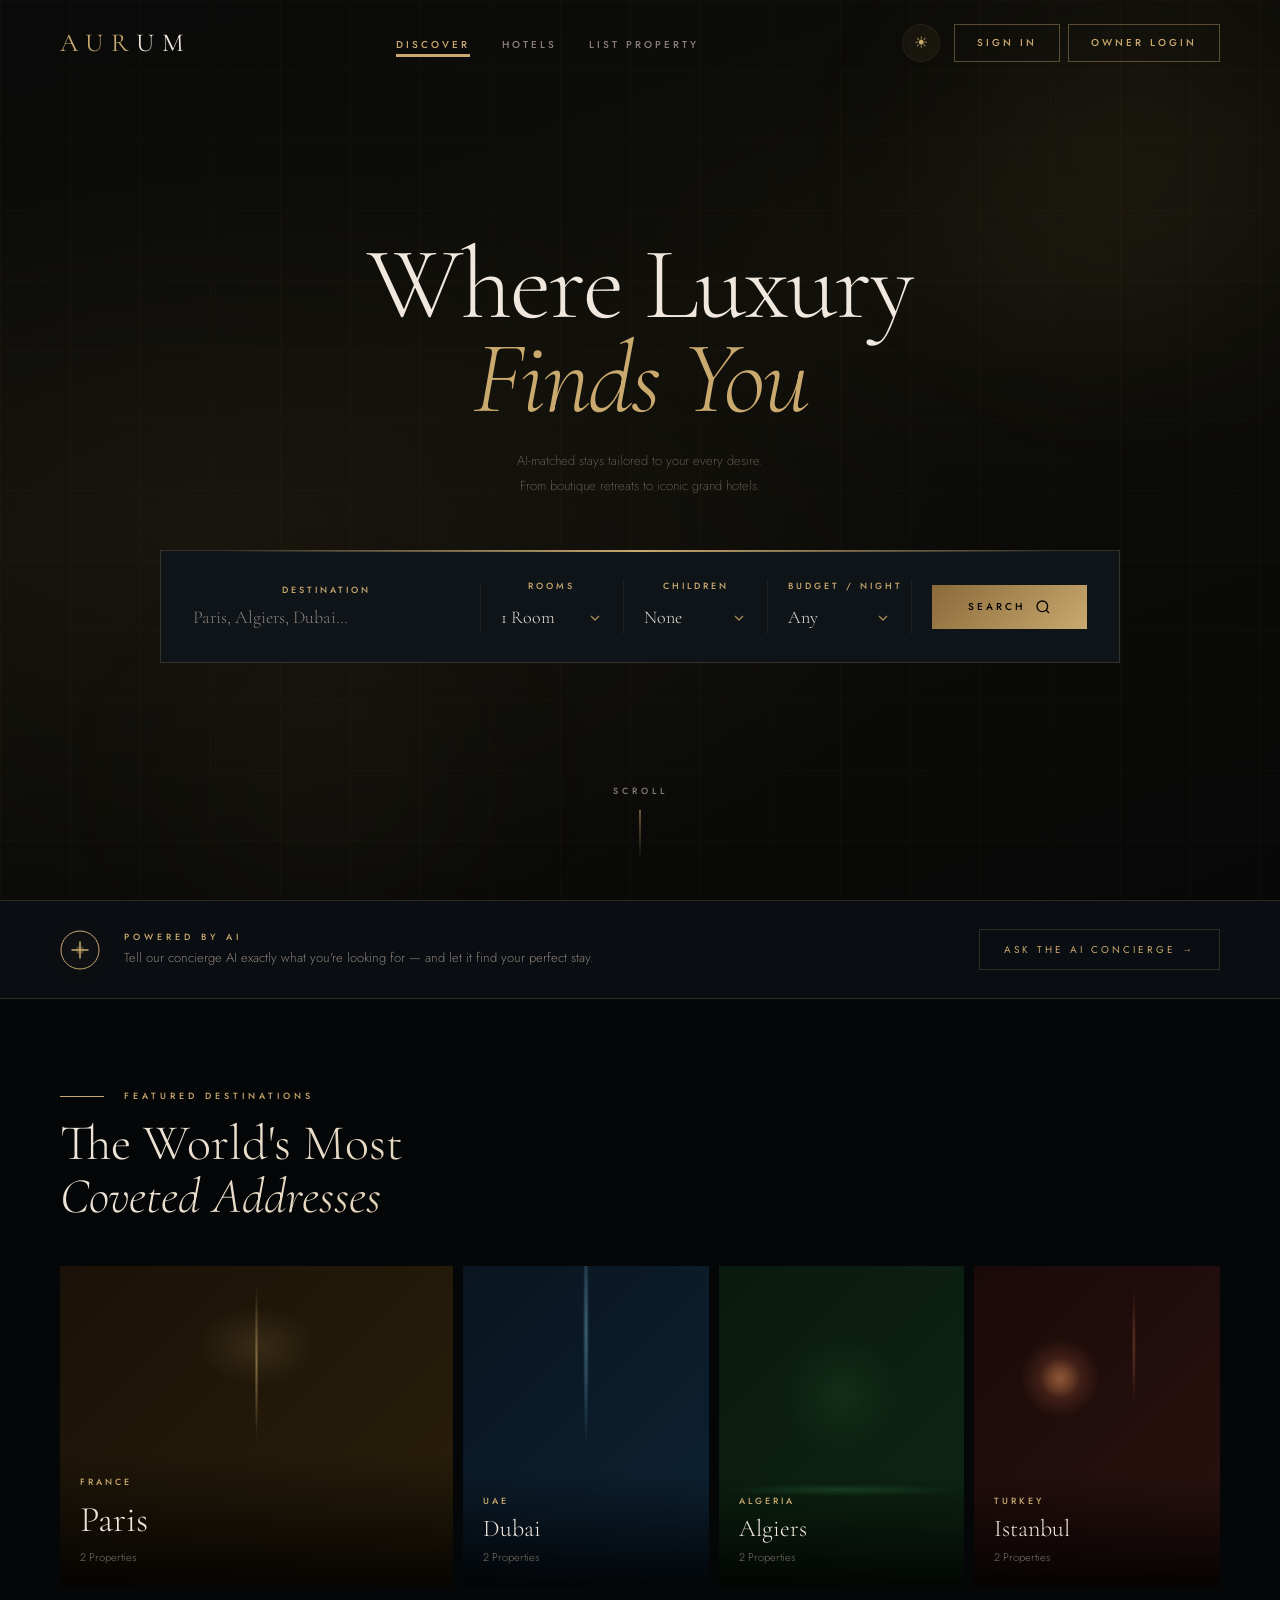
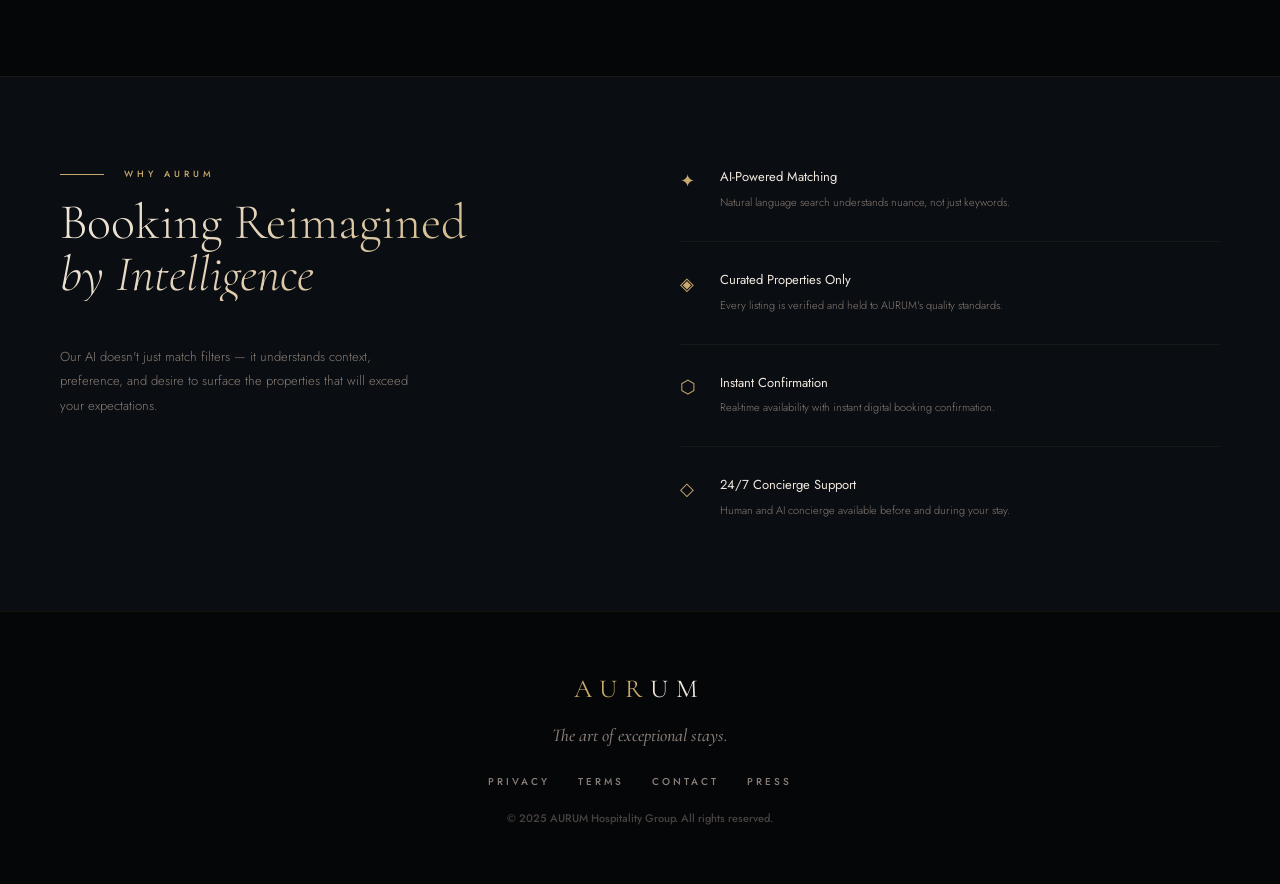
==== commit f49c3a67: "Add files via upload" ====
--- a/index.html
+++ b/index.html
@@ -55,21 +55,61 @@
             </div>
             <div class="search-field">
               <label class="search-label">Rooms</label>
-              <select class="search-select" id="s-rooms">
+              <div class="custom-select" id="roomsSelect">
+                <div class="custom-select-trigger">
+                  <span class="custom-select-value">1 Room</span>
+                  <svg class="custom-select-arrow" viewBox="0 0 24 24" fill="none" stroke="currentColor" stroke-width="2"><path d="M6 9l6 6 6-6"/></svg>
+                </div>
+                <div class="custom-select-dropdown">
+                  <div class="custom-select-option selected" data-value="1">1 Room</div>
+                  <div class="custom-select-option" data-value="2">2 Rooms</div>
+                  <div class="custom-select-option" data-value="3">3 Rooms</div>
+                  <div class="custom-select-option" data-value="4">4 Rooms</div>
+                  <div class="custom-select-option" data-value="5">5+ Rooms</div>
+                </div>
+              </div>
+              <select class="search-select-hidden" id="s-rooms" style="display:none">
                 <option value="1">1 Room</option><option value="2">2 Rooms</option>
                 <option value="3">3 Rooms</option><option value="4">4 Rooms</option><option value="5">5+ Rooms</option>
               </select>
             </div>
             <div class="search-field">
               <label class="search-label">Children</label>
-              <select class="search-select" id="s-children">
+              <div class="custom-select" id="childrenSelect">
+                <div class="custom-select-trigger">
+                  <span class="custom-select-value">None</span>
+                  <svg class="custom-select-arrow" viewBox="0 0 24 24" fill="none" stroke="currentColor" stroke-width="2"><path d="M6 9l6 6 6-6"/></svg>
+                </div>
+                <div class="custom-select-dropdown">
+                  <div class="custom-select-option selected" data-value="0">None</div>
+                  <div class="custom-select-option" data-value="1">1 Child</div>
+                  <div class="custom-select-option" data-value="2">2 Children</div>
+                  <div class="custom-select-option" data-value="3">3 Children</div>
+                  <div class="custom-select-option" data-value="4">4+</div>
+                </div>
+              </div>
+              <select class="search-select-hidden" id="s-children" style="display:none">
                 <option value="0">None</option><option value="1">1 Child</option>
                 <option value="2">2 Children</option><option value="3">3 Children</option><option value="4">4+</option>
               </select>
             </div>
             <div class="search-field">
               <label class="search-label">Budget / Night</label>
-              <select class="search-select" id="s-price">
+              <div class="custom-select custom-select-wide" id="budgetSelect">
+                <div class="custom-select-trigger">
+                  <span class="custom-select-value">Any</span>
+                  <svg class="custom-select-arrow" viewBox="0 0 24 24" fill="none" stroke="currentColor" stroke-width="2"><path d="M6 9l6 6 6-6"/></svg>
+                </div>
+                <div class="custom-select-dropdown">
+                  <div class="custom-select-option selected" data-value="any">Any</div>
+                  <div class="custom-select-option" data-value="100">Up to $100</div>
+                  <div class="custom-select-option" data-value="300">Up to $300</div>
+                  <div class="custom-select-option" data-value="500">Up to $500</div>
+                  <div class="custom-select-option" data-value="1000">Up to $1000</div>
+                  <div class="custom-select-option" data-value="1001">$1000+</div>
+                </div>
+              </div>
+              <select class="search-select-hidden" id="s-price" style="display:none">
                 <option value="any">Any</option><option value="100">Up to $100</option>
                 <option value="300">Up to $300</option><option value="500">Up to $500</option>
                 <option value="1000">Up to $1000</option><option value="1001">$1000+</option>
--- a/styles.css
+++ b/styles.css
@@ -779,6 +779,203 @@
 /* ═══════════ ANIMATIONS ═══════════ */
 @keyframes fadeUp { from{opacity:0;transform:translateY(20px)} to{opacity:1;transform:translateY(0)} }
 @keyframes fadeIn { from{opacity:0} to{opacity:1} }
+
+/* ═══════════ CUSTOM SEARCH DROPDOWNS ═══════════ */
+.custom-select {
+  position: relative;
+  width: 100%;
+}
+
+.custom-select-trigger {
+  display: flex;
+  align-items: center;
+  justify-content: space-between;
+  gap: 8px;
+  cursor: pointer;
+  padding: 2px 0;
+  user-select: none;
+}
+
+.custom-select-value {
+  font-family: 'Cormorant Garamond', serif;
+  font-size: 18px;
+  font-weight: 300;
+  color: var(--text);
+  transition: color 0.3s ease;
+}
+
+.custom-select-arrow {
+  width: 16px;
+  height: 16px;
+  color: var(--gold);
+  flex-shrink: 0;
+  transition: transform 0.35s cubic-bezier(0.16, 1, 0.3, 1), opacity 0.3s ease;
+  opacity: 0.8;
+}
+
+.custom-select-dropdown {
+  position: absolute;
+  bottom: calc(100% + 8px);
+  left: -16px;
+  right: -16px;
+  min-width: 180px;
+  background: var(--bg3);
+  border: 1px solid var(--border);
+  backdrop-filter: blur(20px);
+  z-index: 100;
+  opacity: 0;
+  visibility: hidden;
+  transform: translateY(-10px) scale(0.96);
+  transform-origin: bottom center;
+  transition:
+    opacity 0.3s cubic-bezier(0.16, 1, 0.3, 1),
+    transform 0.35s cubic-bezier(0.16, 1, 0.3, 1),
+    visibility 0.3s;
+  box-shadow: 0 20px 60px rgba(0,0,0,0.5), 0 0 0 1px rgba(201,169,110,0.08);
+  padding: 6px 0;
+  border-radius: 2px;
+}
+
+.custom-select-wide .custom-select-dropdown {
+  min-width: 200px;
+}
+
+.custom-select.open .custom-select-dropdown {
+  opacity: 1;
+  visibility: visible;
+  transform: translateY(0) scale(1) translateY(-4px);
+}
+
+.custom-select.open .custom-select-arrow {
+  transform: rotate(180deg);
+  opacity: 1;
+}
+
+.custom-select.open .custom-select-value {
+  color: var(--gold-light);
+}
+
+/* Dropdown items */
+.custom-select-option {
+  padding: 10px 18px;
+  font-family: 'Cormorant Garamond', serif;
+  font-size: 16px;
+  font-weight: 300;
+  color: var(--text-m);
+  cursor: pointer;
+  transition:
+    background 0.2s ease,
+    color 0.2s ease,
+    padding-left 0.25s ease;
+  position: relative;
+  display: flex;
+  align-items: center;
+  gap: 10px;
+}
+
+.custom-select-option::before {
+  content: '';
+  width: 4px;
+  height: 4px;
+  border-radius: 50%;
+  background: var(--gold);
+  opacity: 0;
+  transform: scale(0);
+  transition: opacity 0.2s ease, transform 0.2s ease;
+  flex-shrink: 0;
+}
+
+.custom-select-option:hover {
+  background: rgba(201,169,110,0.06);
+  color: var(--text);
+  padding-left: 24px;
+}
+
+.custom-select-option:hover::before {
+  opacity: 1;
+  transform: scale(1);
+}
+
+.custom-select-option.selected {
+  color: var(--gold);
+  font-weight: 400;
+}
+
+.custom-select-option.selected::before {
+  opacity: 1;
+  transform: scale(1);
+}
+
+.custom-select-option.selected::after {
+  content: '';
+  position: absolute;
+  right: 16px;
+  width: 6px;
+  height: 3px;
+  border-left: 1.5px solid var(--gold);
+  border-bottom: 1.5px solid var(--gold);
+  transform: rotate(-45deg);
+  opacity: 0.8;
+}
+
+/* Dropdown entrance animation — staggered item reveal */
+.custom-select.open .custom-select-option {
+  animation: dropdownItemIn 0.3s cubic-bezier(0.16, 1, 0.3, 1) forwards;
+  opacity: 0;
+  transform: translateX(-8px);
+}
+.custom-select.open .custom-select-option:nth-child(1) { animation-delay: 0.03s; }
+.custom-select.open .custom-select-option:nth-child(2) { animation-delay: 0.06s; }
+.custom-select.open .custom-select-option:nth-child(3) { animation-delay: 0.09s; }
+.custom-select.open .custom-select-option:nth-child(4) { animation-delay: 0.12s; }
+.custom-select.open .custom-select-option:nth-child(5) { animation-delay: 0.15s; }
+.custom-select.open .custom-select-option:nth-child(6) { animation-delay: 0.18s; }
+
+@keyframes dropdownItemIn {
+  0%   { opacity: 0; transform: translateX(-8px); }
+  100% { opacity: 1; transform: translateX(0); }
+}
+
+/* Hover shimmer on option */
+.custom-select-option::after {
+  content: '';
+  position: absolute;
+  inset: 0;
+  background: linear-gradient(90deg, transparent, rgba(201,169,110,0.08), transparent);
+  opacity: 0;
+  transition: opacity 0.2s ease;
+}
+.custom-select-option:hover::after {
+  opacity: 1;
+}
+
+/* Focus glow on trigger when open */
+.custom-select.open .custom-select-trigger {
+  outline: none;
+}
+
+/* Pulse dot on trigger when dropdown is open */
+.custom-select-trigger::before {
+  content: '';
+  position: absolute;
+  left: -12px;
+  top: 50%;
+  transform: translateY(-50%);
+  width: 4px;
+  height: 4px;
+  border-radius: 50%;
+  background: var(--gold);
+  opacity: 0;
+  transition: opacity 0.3s ease;
+}
+.custom-select.open .custom-select-trigger::before {
+  opacity: 1;
+  animation: triggerPulse 1.5s ease-in-out infinite;
+}
+@keyframes triggerPulse {
+  0%, 100% { transform: translateY(-50%) scale(1); opacity: 0.6; }
+  50% { transform: translateY(-50%) scale(1.5); opacity: 1; }
+}
 
 /* ═══════════ RESPONSIVE ═══════════ */
 @media(max-width:1100px){
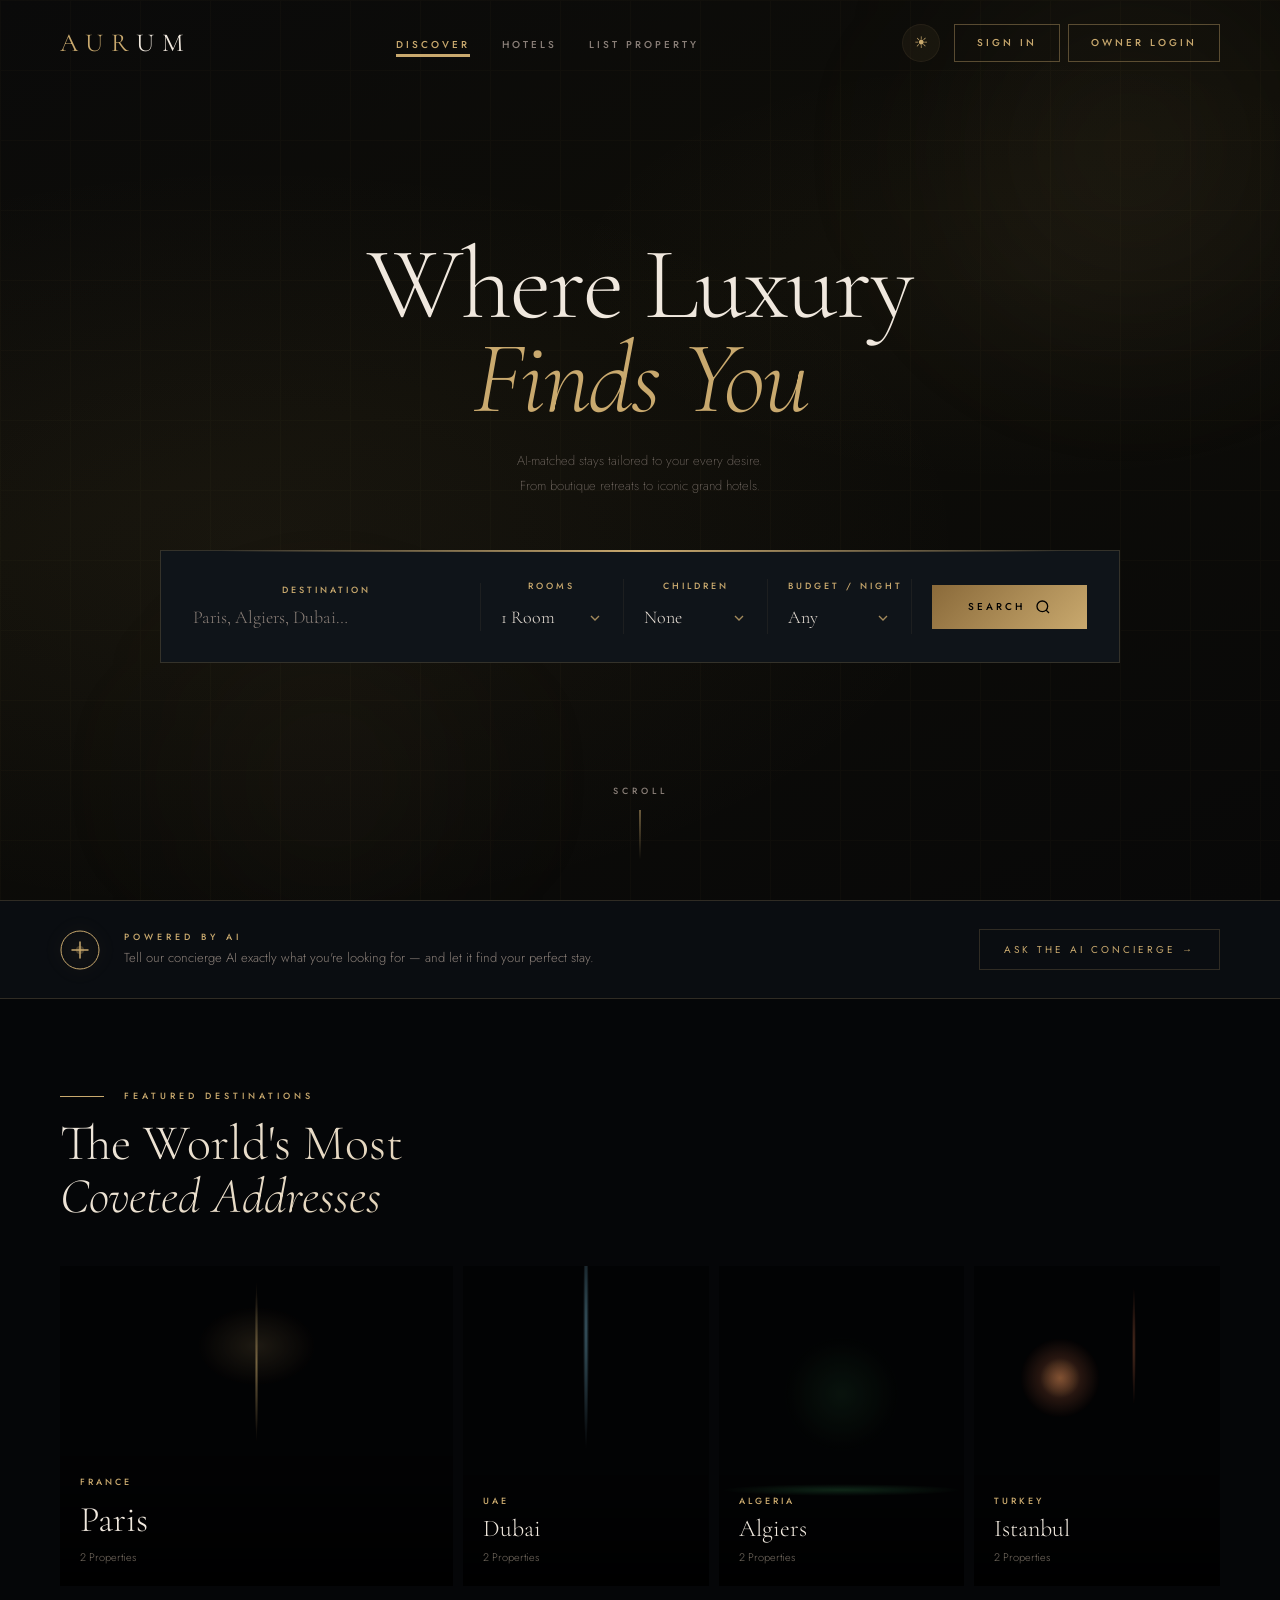
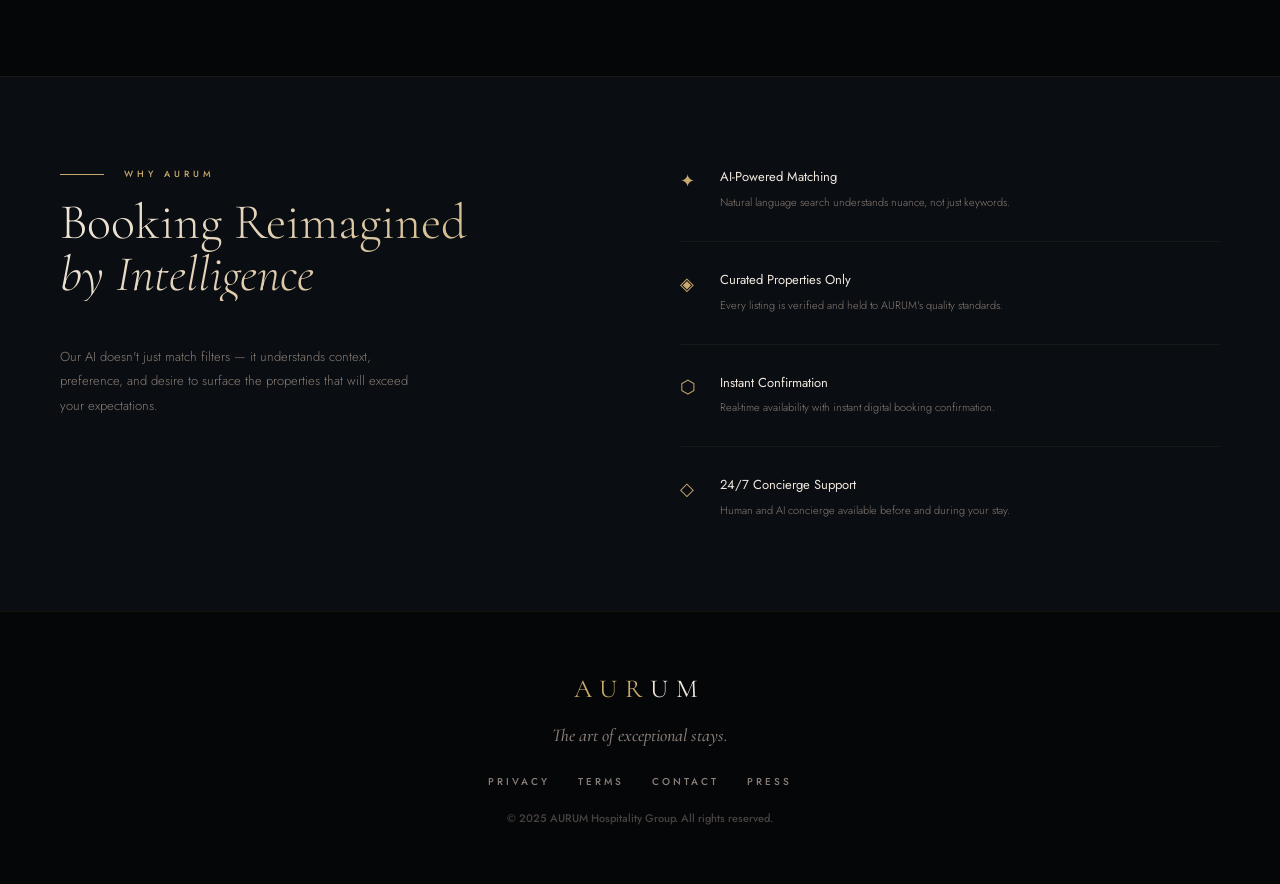
==== commit 7b8dc154: "Add files via upload" ====
--- a/index.html
+++ b/index.html
@@ -148,21 +148,25 @@
         <h2 class="section-title">The World's Most<br/><em>Coveted Addresses</em></h2>
         <div class="featured-grid">
           <div class="featured-card large" data-dest="Paris">
-            <div class="featured-img" style="background:linear-gradient(135deg,#1a1208,#2a1f0a)"><div class="dest-art paris-art"></div></div>
+            <div class="featured-img" style="background-image: linear-gradient(rgba(0,0,0,0.5), rgba(0,0,0,0.5)), url('https://images.unsplash.com/photo-1571896349842-33c89424de2d?w=800&q=80'); background-size: cover; background-position: center;"><div class="dest-art paris-art"></div></div>
             <div class="featured-info"><div class="featured-country">France</div><div class="featured-city">Paris</div><div class="featured-count">2 Properties</div></div>
           </div>
+
           <div class="featured-card" data-dest="Dubai">
-            <div class="featured-img" style="background:linear-gradient(135deg,#0a1520,#0d2233)"><div class="dest-art dubai-art"></div></div>
+            <div class="featured-img" style="background-image: linear-gradient(rgba(0,0,0,0.5), rgba(0,0,0,0.5)), url('https://images.unsplash.com/photo-1566073771259-6a8506099945?w=800&q=80'); background-size: cover; background-position: center;"><div class="dest-art dubai-art"></div></div>
             <div class="featured-info"><div class="featured-country">UAE</div><div class="featured-city">Dubai</div><div class="featured-count">2 Properties</div></div>
           </div>
+
           <div class="featured-card" data-dest="Algiers">
-            <div class="featured-img" style="background:linear-gradient(135deg,#0a1a0e,#0e2614)"><div class="dest-art algiers-art"></div></div>
+            <div class="featured-img" style="background-image: linear-gradient(rgba(0,0,0,0.5), rgba(0,0,0,0.5)), url('https://images.unsplash.com/photo-1582719478250-c89cae4dc85b?w=800&q=80'); background-size: cover; background-position: center;"><div class="dest-art algiers-art"></div></div>
             <div class="featured-info"><div class="featured-country">Algeria</div><div class="featured-city">Algiers</div><div class="featured-count">2 Properties</div></div>
           </div>
+
           <div class="featured-card" data-dest="Istanbul">
-            <div class="featured-img" style="background:linear-gradient(135deg,#1a0a08,#2a1210)"><div class="dest-art istanbul-art"></div></div>
+            <div class="featured-img" style="background-image: linear-gradient(rgba(0,0,0,0.5), rgba(0,0,0,0.5)), url('https://images.unsplash.com/photo-1551882547-ff40c63fe5fa?w=800&q=80'); background-size: cover; background-position: center;"><div class="dest-art istanbul-art"></div></div>
             <div class="featured-info"><div class="featured-country">Turkey</div><div class="featured-city">Istanbul</div><div class="featured-count">2 Properties</div></div>
           </div>
+
         </div>
       </div>
     </section>
